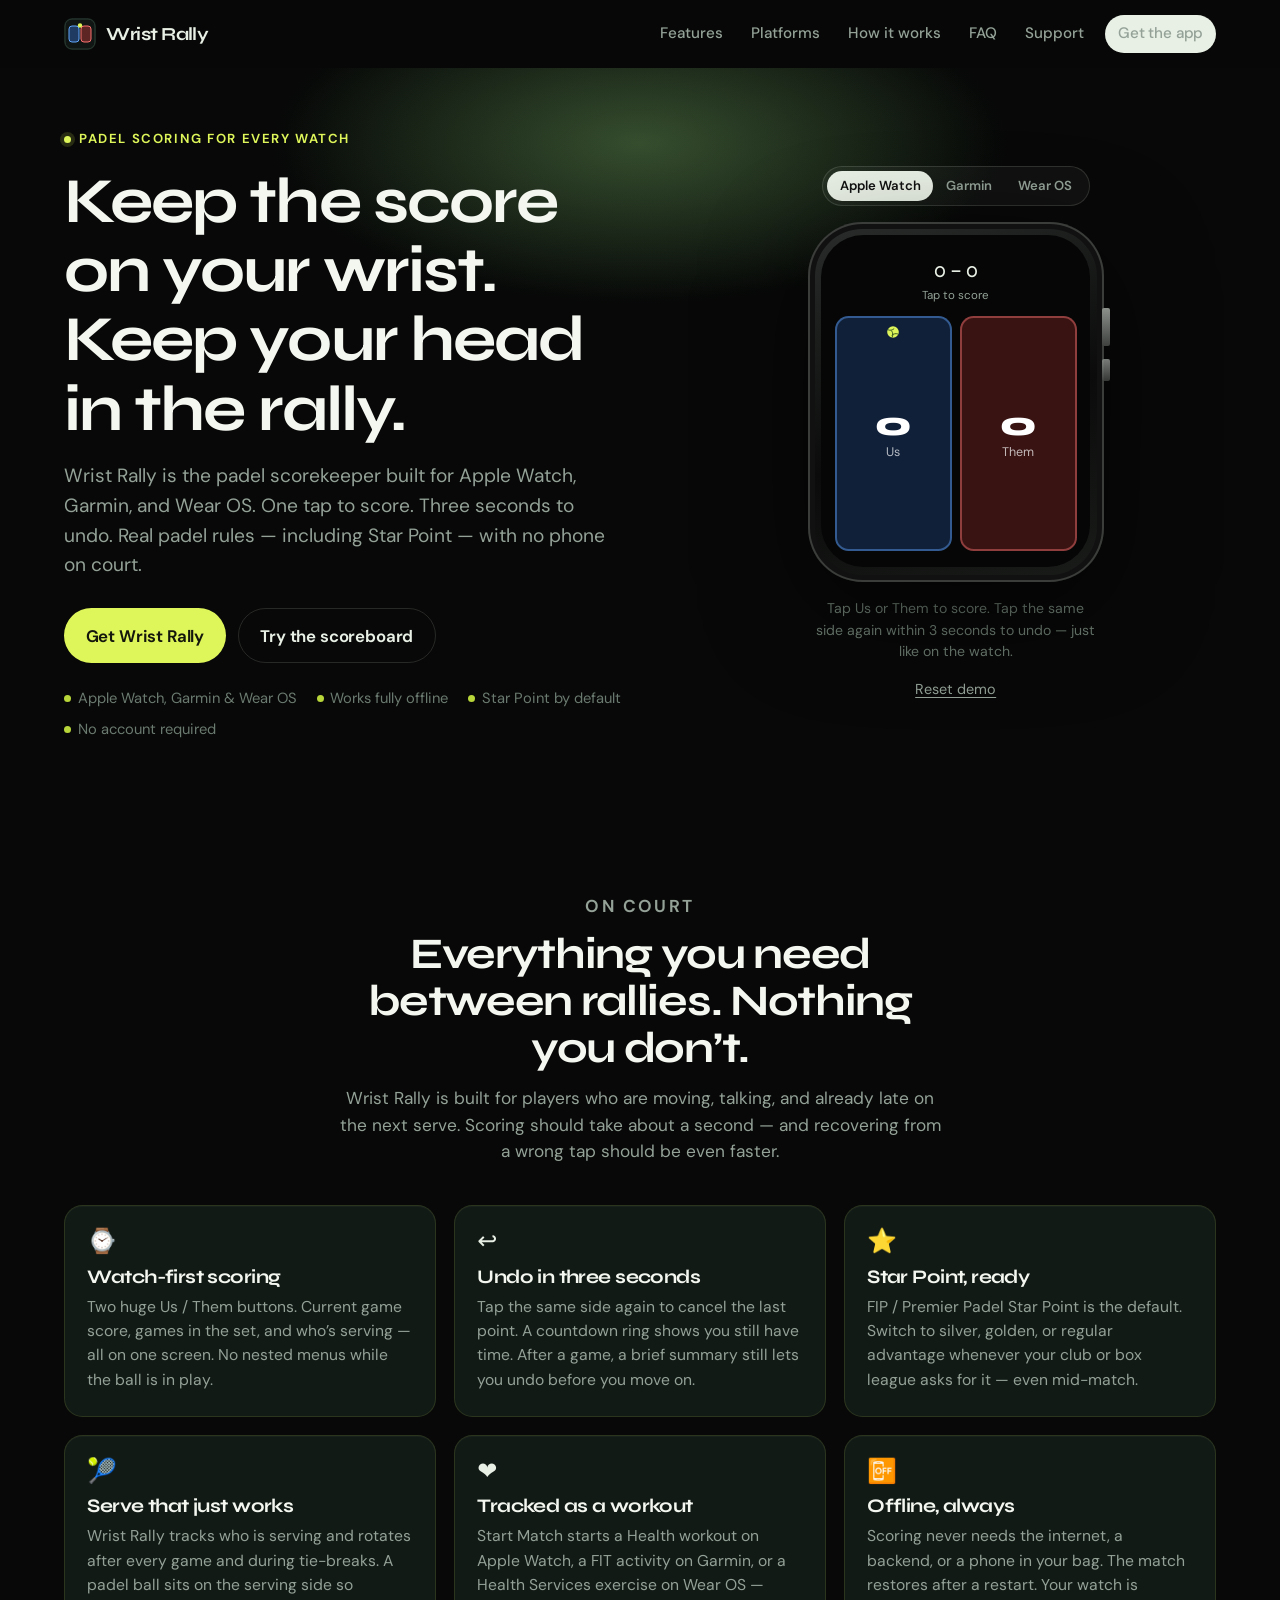
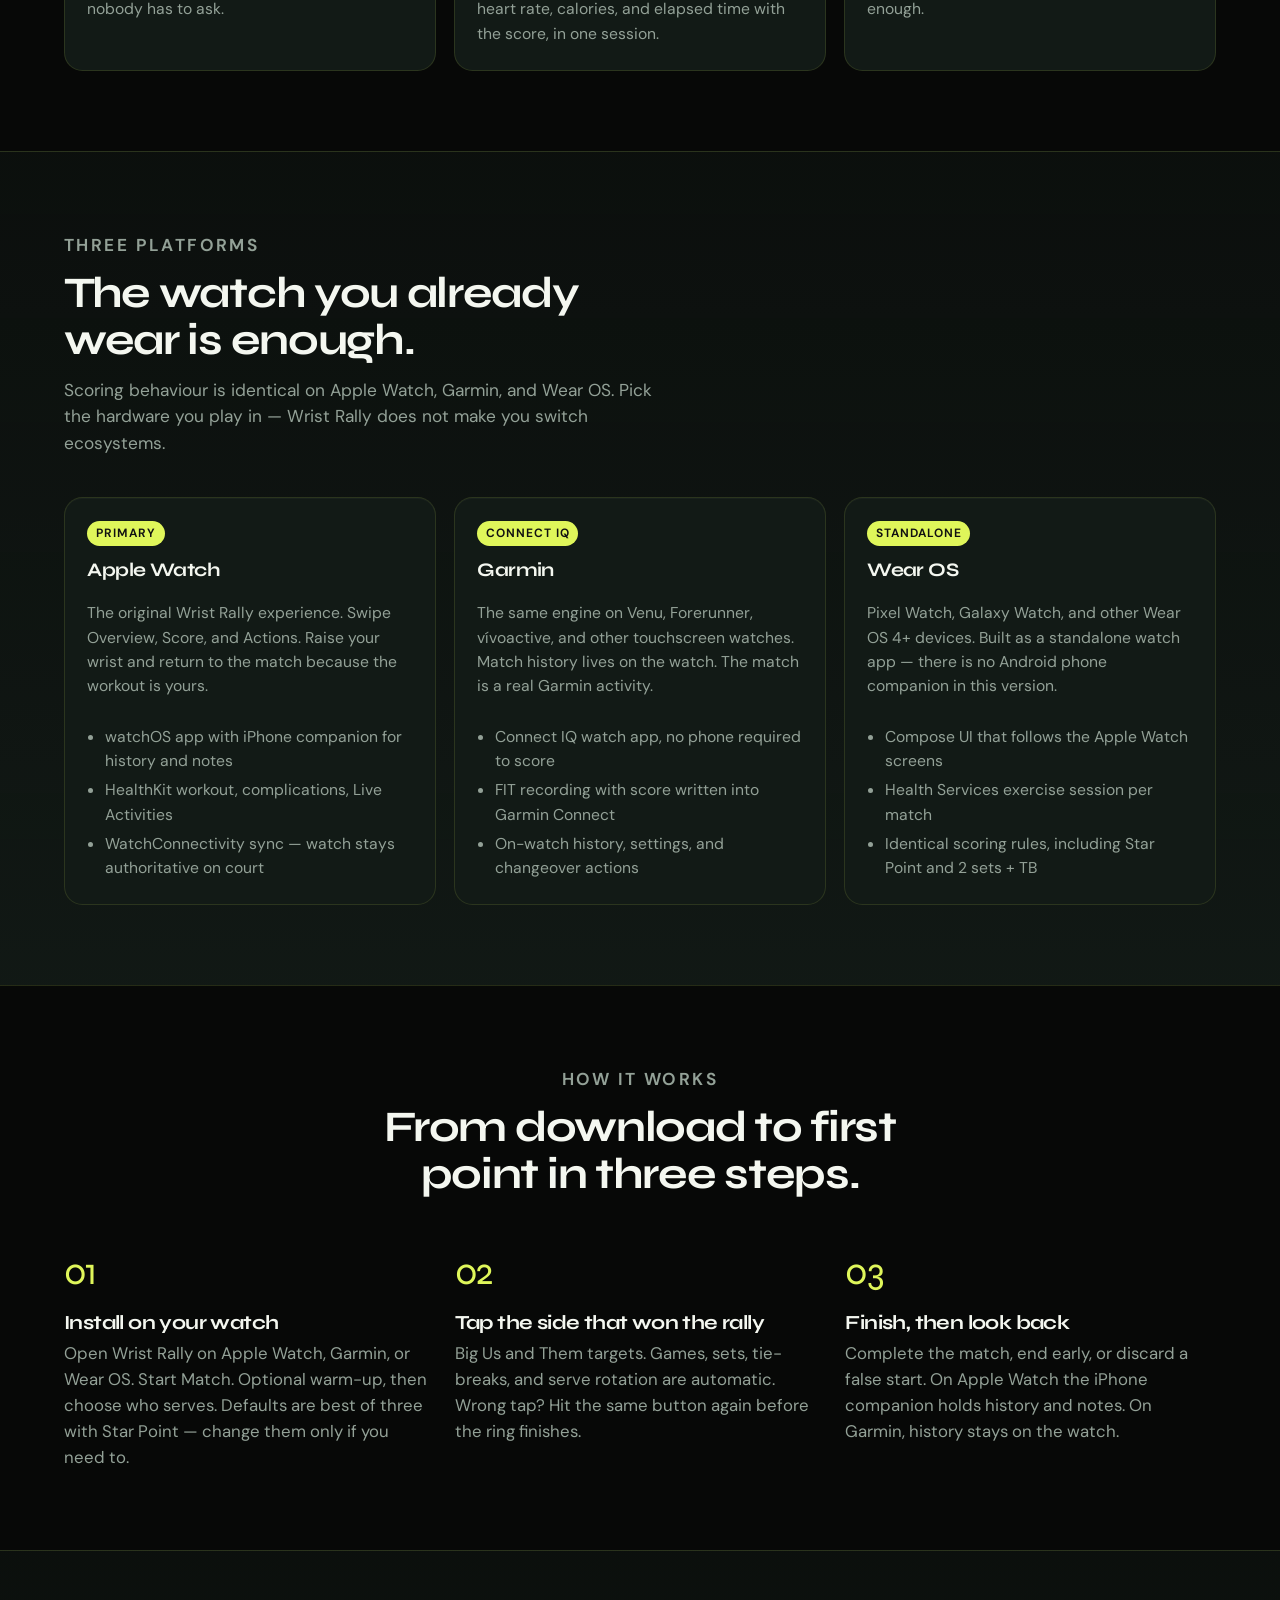
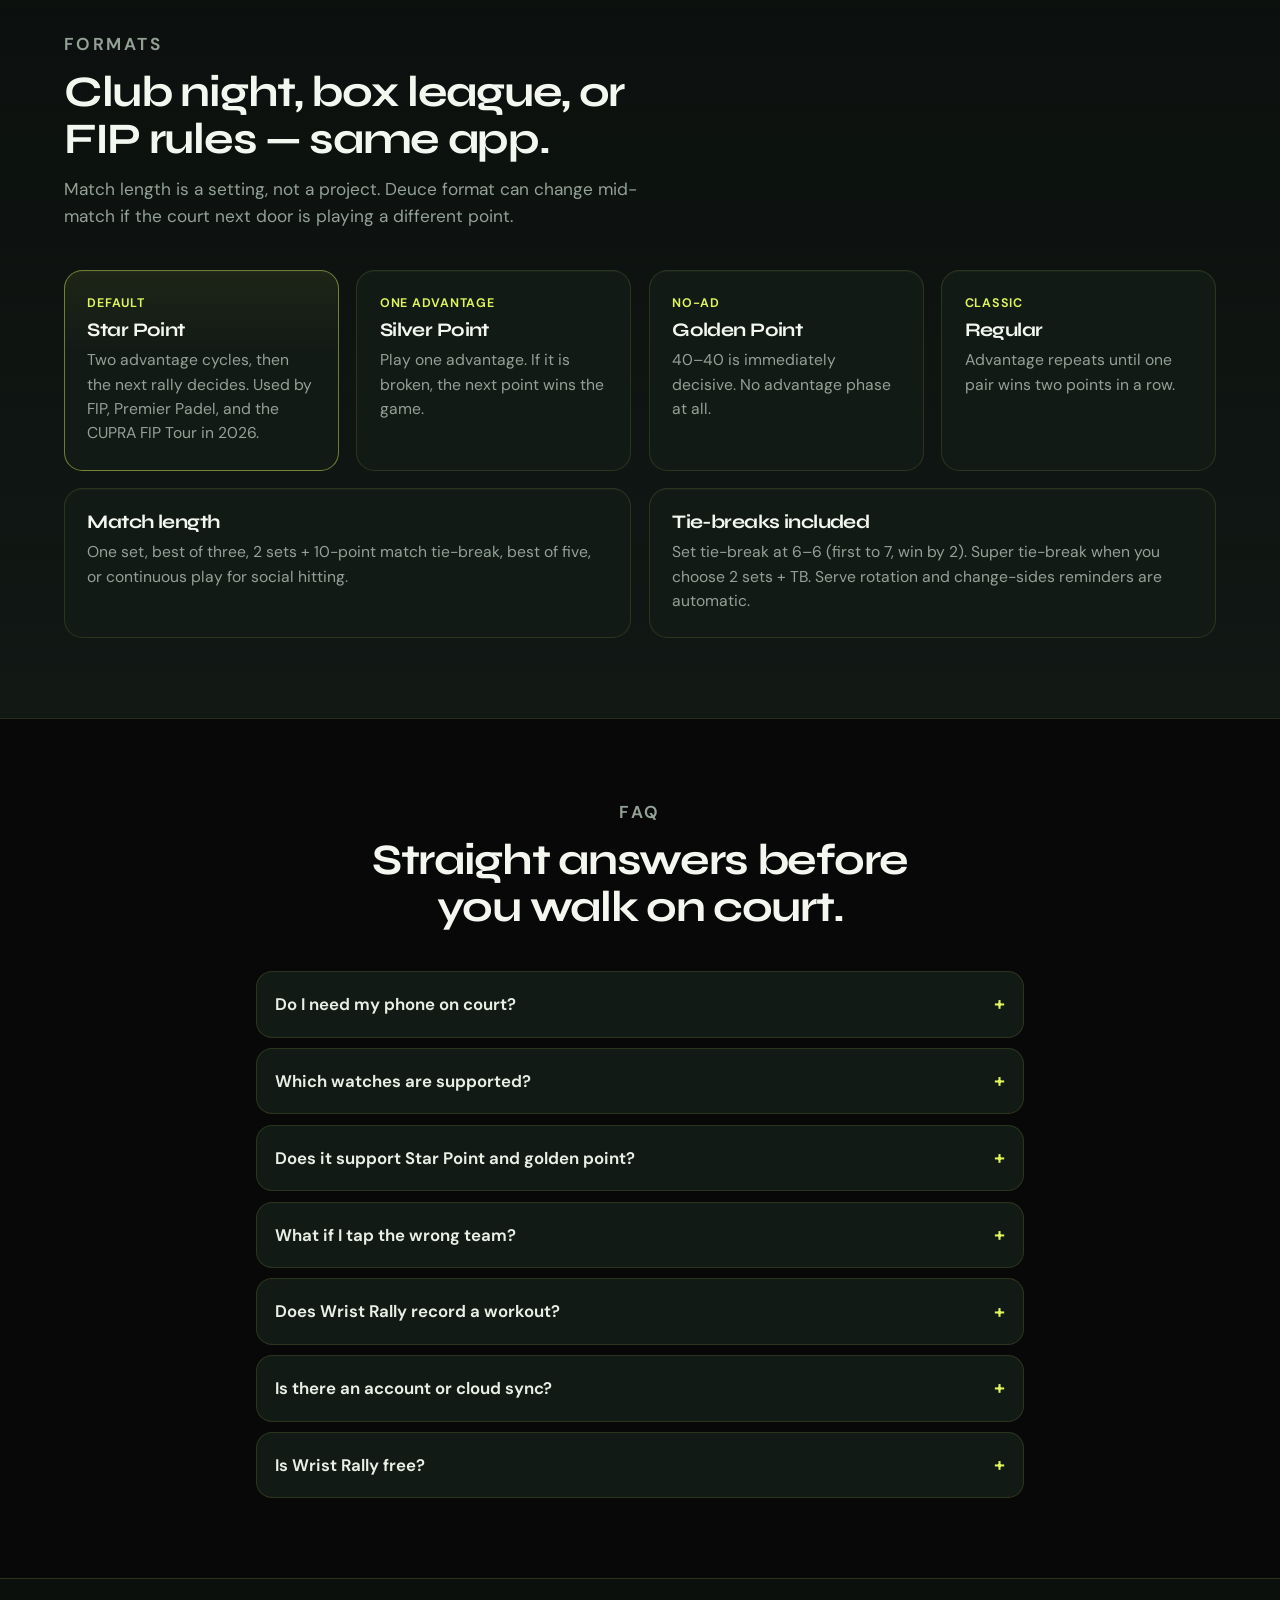
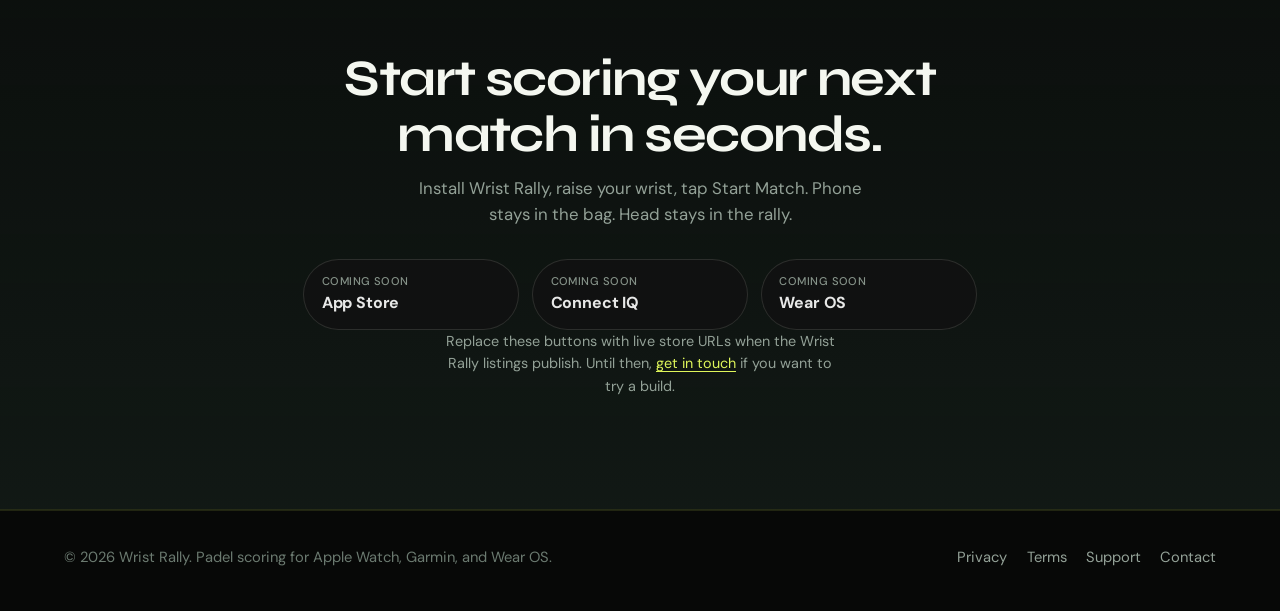
==== website/index.html @ 02033b4f "Add static Wrist Rally marketing site for wristrally.com Dark, watch-first landing page covering App" ====
<!DOCTYPE html>
<html lang="en">
  <head>
    <meta charset="utf-8" />
    <meta name="viewport" content="width=device-width, initial-scale=1" />
    <title>Wrist Rally — Padel scoring for Apple Watch, Garmin &amp; Wear OS</title>
    <meta
      name="description"
      content="Wrist Rally keeps padel score on your wrist. One tap between rallies, instant undo, Star Point and every club format. Apple Watch, Garmin, and Wear OS — no phone required on court."
    />
    <meta property="og:title" content="Wrist Rally — Padel scoring on your wrist" />
    <meta
      property="og:description"
      content="The padel scorekeeper for Apple Watch, Garmin, and Wear OS. Tap to score, undo a mistake, and keep your head in the rally."
    />
    <meta property="og:type" content="website" />
    <meta property="og:url" content="https://wristrally.com/" />
    <meta name="twitter:card" content="summary_large_image" />
    <link rel="icon" href="assets/favicon.svg" type="image/svg+xml" />
    <link rel="apple-touch-icon" href="assets/mark.svg" />
    <link rel="canonical" href="https://wristrally.com/" />
    <link rel="preconnect" href="https://fonts.googleapis.com" />
    <link rel="preconnect" href="https://fonts.gstatic.com" crossorigin />
    <link
      href="https://fonts.googleapis.com/css2?family=DM+Sans:ital,opsz,wght@0,9..40,400;0,9..40,500;0,9..40,600;0,9..40,700;1,9..40,400&family=Syne:wght@600;700;800&display=swap"
      rel="stylesheet"
    />
    <link rel="stylesheet" href="css/styles.css" />
    <script type="application/ld+json">
      {
        "@context": "https://schema.org",
        "@type": "SoftwareApplication",
        "name": "Wrist Rally",
        "applicationCategory": "SportsApplication",
        "operatingSystem": "watchOS, Garmin Connect IQ, Wear OS",
        "url": "https://wristrally.com/",
        "description": "Padel scorekeeper for Apple Watch, Garmin, and Wear OS.",
        "offers": { "@type": "Offer", "price": "0", "priceCurrency": "USD" }
      }
    </script>
  </head>
  <body>
    <a class="skip-link" href="#main">Skip to content</a>
    <header class="site-header">
      <div class="wrap header-inner">
        <a class="brand" href="index.html">
          <img src="assets/mark.svg" width="32" height="32" alt="" />
          Wrist Rally
        </a>
        <button class="nav-toggle" type="button" aria-expanded="false" aria-controls="site-nav" aria-label="Menu">
          <span></span>
        </button>
        <nav id="site-nav" class="site-nav">
          <a href="#features">Features</a>
          <a href="#platforms">Platforms</a>
          <a href="#how">How it works</a>
          <a href="#faq">FAQ</a>
          <a href="support.html">Support</a>
          <a class="btn btn-small" href="#download">Get the app</a>
        </nav>
      </div>
    </header>

    <main id="main">
      <section class="hero">
        <div class="wrap hero-grid">
          <div>
            <p class="eyebrow"><span class="dot"></span> Padel scoring for every watch</p>
            <h1>Keep the score on your wrist. Keep your head in the rally.</h1>
            <p class="lede">
              Wrist Rally is the padel scorekeeper built for Apple Watch, Garmin, and Wear OS.
              One tap to score. Three seconds to undo. Real padel rules — including Star Point —
              with no phone on court.
            </p>
            <div class="btn-row">
              <a class="btn btn-primary" href="#download">Get Wrist Rally</a>
              <a class="btn btn-ghost" href="#demo">Try the scoreboard</a>
            </div>
            <div class="trust-row">
              <span>Apple Watch, Garmin &amp; Wear OS</span>
              <span>Works fully offline</span>
              <span>Star Point by default</span>
              <span>No account required</span>
            </div>
          </div>

          <div class="watch-stage" id="demo">
            <div class="watch-switch" role="tablist" aria-label="Watch platform">
              <button type="button" role="tab" aria-selected="true" data-watch="apple">Apple Watch</button>
              <button type="button" role="tab" aria-selected="false" data-watch="garmin">Garmin</button>
              <button type="button" role="tab" aria-selected="false" data-watch="wear">Wear OS</button>
            </div>
            <div class="watch" data-bezel="apple" aria-label="Interactive Wrist Rally scoreboard">
              <div class="watch-body"></div>
              <div class="watch-crown" aria-hidden="true"></div>
              <div class="watch-side" aria-hidden="true"></div>
              <div class="watch-face">
                <div class="score-header">
                  <div class="score-games" id="demo-games">0 – 0</div>
                  <span class="score-status" id="demo-status">Tap to score</span>
                </div>
                <div class="score-row">
                  <button class="score-side score-us is-serving" type="button" data-side="us">
                    <img class="serve-ball" src="assets/ball.svg" alt="" />
                    <span class="undo-ring" hidden></span>
                    <span class="score-num" id="score-us">0</span>
                    <span class="score-role">Us</span>
                  </button>
                  <button class="score-side score-them" type="button" data-side="them">
                    <img class="serve-ball" src="assets/ball.svg" alt="" />
                    <span class="undo-ring" hidden></span>
                    <span class="score-num" id="score-them">0</span>
                    <span class="score-role">Them</span>
                  </button>
                </div>
              </div>
            </div>
            <p class="watch-hint">Tap Us or Them to score. Tap the same side again within 3 seconds to undo — just like on the watch.</p>
            <button class="text-btn" id="demo-reset" type="button">Reset demo</button>
          </div>
        </div>
      </section>

      <section class="section" id="features">
        <div class="wrap">
          <div class="section-head center">
            <p class="kicker">On court</p>
            <h2>Everything you need between rallies. Nothing you don’t.</h2>
            <p>
              Wrist Rally is built for players who are moving, talking, and already late on the
              next serve. Scoring should take about a second — and recovering from a wrong tap
              should be even faster.
            </p>
          </div>
          <div class="grid-3">
            <article class="card">
              <div class="feature-icon" aria-hidden="true">⌚</div>
              <h3>Watch-first scoring</h3>
              <p>
                Two huge Us / Them buttons. Current game score, games in the set, and who’s
                serving — all on one screen. No nested menus while the ball is in play.
              </p>
            </article>
            <article class="card">
              <div class="feature-icon" aria-hidden="true">↩️</div>
              <h3>Undo in three seconds</h3>
              <p>
                Tap the same side again to cancel the last point. A countdown ring shows you
                still have time. After a game, a brief summary still lets you undo before you
                move on.
              </p>
            </article>
            <article class="card">
              <div class="feature-icon" aria-hidden="true">⭐</div>
              <h3>Star Point, ready</h3>
              <p>
                FIP / Premier Padel Star Point is the default. Switch to silver, golden, or
                regular advantage whenever your club or box league asks for it — even mid-match.
              </p>
            </article>
            <article class="card">
              <div class="feature-icon" aria-hidden="true">🎾</div>
              <h3>Serve that just works</h3>
              <p>
                Wrist Rally tracks who is serving and rotates after every game and during
                tie-breaks. A padel ball sits on the serving side so nobody has to ask.
              </p>
            </article>
            <article class="card">
              <div class="feature-icon" aria-hidden="true">❤️</div>
              <h3>Tracked as a workout</h3>
              <p>
                Start Match starts a Health workout on Apple Watch, a FIT activity on Garmin,
                or a Health Services exercise on Wear OS — heart rate, calories, and elapsed
                time with the score, in one session.
              </p>
            </article>
            <article class="card">
              <div class="feature-icon" aria-hidden="true">📴</div>
              <h3>Offline, always</h3>
              <p>
                Scoring never needs the internet, a backend, or a phone in your bag. The match
                restores after a restart. Your watch is enough.
              </p>
            </article>
          </div>
        </div>
      </section>

      <section class="section band" id="platforms">
        <div class="wrap">
          <div class="section-head">
            <p class="kicker">Three platforms</p>
            <h2>The watch you already wear is enough.</h2>
            <p>
              Scoring behaviour is identical on Apple Watch, Garmin, and Wear OS. Pick the
              hardware you play in — Wrist Rally does not make you switch ecosystems.
            </p>
          </div>
          <div class="grid-3">
            <article class="card platform">
              <span class="badge">Primary</span>
              <h3>Apple Watch</h3>
              <p>
                The original Wrist Rally experience. Swipe Overview, Score, and Actions. Raise
                your wrist and return to the match because the workout is yours.
              </p>
              <ul>
                <li>watchOS app with iPhone companion for history and notes</li>
                <li>HealthKit workout, complications, Live Activities</li>
                <li>WatchConnectivity sync — watch stays authoritative on court</li>
              </ul>
            </article>
            <article class="card platform">
              <span class="badge">Connect IQ</span>
              <h3>Garmin</h3>
              <p>
                The same engine on Venu, Forerunner, vívoactive, and other touchscreen watches.
                Match history lives on the watch. The match is a real Garmin activity.
              </p>
              <ul>
                <li>Connect IQ watch app, no phone required to score</li>
                <li>FIT recording with score written into Garmin Connect</li>
                <li>On-watch history, settings, and changeover actions</li>
              </ul>
            </article>
            <article class="card platform">
              <span class="badge">Standalone</span>
              <h3>Wear OS</h3>
              <p>
                Pixel Watch, Galaxy Watch, and other Wear OS 4+ devices. Built as a standalone
                watch app — there is no Android phone companion in this version.
              </p>
              <ul>
                <li>Compose UI that follows the Apple Watch screens</li>
                <li>Health Services exercise session per match</li>
                <li>Identical scoring rules, including Star Point and 2 sets + TB</li>
              </ul>
            </article>
          </div>
        </div>
      </section>

      <section class="section" id="how">
        <div class="wrap">
          <div class="section-head center">
            <p class="kicker">How it works</p>
            <h2>From download to first point in three steps.</h2>
          </div>
          <div class="steps">
            <article class="step">
              <h3>Install on your watch</h3>
              <p>
                Open Wrist Rally on Apple Watch, Garmin, or Wear OS. Start Match. Optional
                warm-up, then choose who serves. Defaults are best of three with Star Point —
                change them only if you need to.
              </p>
            </article>
            <article class="step">
              <h3>Tap the side that won the rally</h3>
              <p>
                Big Us and Them targets. Games, sets, tie-breaks, and serve rotation are
                automatic. Wrong tap? Hit the same button again before the ring finishes.
              </p>
            </article>
            <article class="step">
              <h3>Finish, then look back</h3>
              <p>
                Complete the match, end early, or discard a false start. On Apple Watch the
                iPhone companion holds history and notes. On Garmin, history stays on the watch.
              </p>
            </article>
          </div>
        </div>
      </section>

      <section class="section band" id="formats">
        <div class="wrap">
          <div class="section-head">
            <p class="kicker">Formats</p>
            <h2>Club night, box league, or FIP rules — same app.</h2>
            <p>
              Match length is a setting, not a project. Deuce format can change mid-match if
              the court next door is playing a different point.
            </p>
          </div>
          <div class="grid-4">
            <article class="card format is-default">
              <p class="meta">Default</p>
              <h3>Star Point</h3>
              <p>Two advantage cycles, then the next rally decides. Used by FIP, Premier Padel, and the CUPRA FIP Tour in 2026.</p>
            </article>
            <article class="card format">
              <p class="meta">One advantage</p>
              <h3>Silver Point</h3>
              <p>Play one advantage. If it is broken, the next point wins the game.</p>
            </article>
            <article class="card format">
              <p class="meta">No-ad</p>
              <h3>Golden Point</h3>
              <p>40–40 is immediately decisive. No advantage phase at all.</p>
            </article>
            <article class="card format">
              <p class="meta">Classic</p>
              <h3>Regular</h3>
              <p>Advantage repeats until one pair wins two points in a row.</p>
            </article>
          </div>
          <div class="grid-2" style="margin-top: 1.1rem">
            <article class="card">
              <h3>Match length</h3>
              <p>One set, best of three, 2 sets + 10-point match tie-break, best of five, or continuous play for social hitting.</p>
            </article>
            <article class="card">
              <h3>Tie-breaks included</h3>
              <p>Set tie-break at 6–6 (first to 7, win by 2). Super tie-break when you choose 2 sets + TB. Serve rotation and change-sides reminders are automatic.</p>
            </article>
          </div>
        </div>
      </section>

      <section class="section" id="faq">
        <div class="wrap">
          <div class="section-head center">
            <p class="kicker">FAQ</p>
            <h2>Straight answers before you walk on court.</h2>
          </div>
          <div class="faq">
            <details>
              <summary>Do I need my phone on court?</summary>
              <p>
                No. Scoring runs entirely on the watch. Apple Watch can sync history to iPhone
                afterwards. Garmin and Wear OS score standalone. Wear OS has no Android phone
                companion in this version.
              </p>
            </details>
            <details>
              <summary>Which watches are supported?</summary>
              <p>
                Apple Watch on current watchOS, Garmin touchscreen watches via Connect IQ
                (Venu, Forerunner, vívoactive, selected fēnix / epix), and Wear OS 4+ watches
                such as Pixel Watch and Galaxy Watch.
              </p>
            </details>
            <details>
              <summary>Does it support Star Point and golden point?</summary>
              <p>
                Yes. Star Point is the default. Silver point, golden point, and regular
                advantage are in Settings. You can change deuce format during a match; completed
                games keep their result.
              </p>
            </details>
            <details>
              <summary>What if I tap the wrong team?</summary>
              <p>
                Tap the same button again within about three seconds. The Actions screen can
                undo later in the match. Game and set summaries also offer undo before you
                continue.
              </p>
            </details>
            <details>
              <summary>Does Wrist Rally record a workout?</summary>
              <p>
                Yes. Starting a match tries to start a HealthKit workout, a Garmin FIT
                activity, or a Wear OS Health Services exercise. If another app already owns
                the session, you can continue without a workout or cancel and stop the other
                session first.
              </p>
            </details>
            <details>
              <summary>Is there an account or cloud sync?</summary>
              <p>
                Not in this version. Matches live on the device. No login, no backend, no
                live spectator sharing. That keeps scoring fast and private. Cloud sync is a
                later milestone.
              </p>
            </details>
            <details>
              <summary>Is Wrist Rally free?</summary>
              <p>
                Store listings will go live with the Wrist Rally name. Pricing will be shown
                on the App Store, Connect IQ, and Play Store when each build is published.
              </p>
            </details>
          </div>
        </div>
      </section>

      <section class="section band download" id="download">
        <div class="wrap">
          <h2>Start scoring your next match in seconds.</h2>
          <p>
            Install Wrist Rally, raise your wrist, tap Start Match. Phone stays in the bag.
            Head stays in the rally.
          </p>
          <div class="store-row">
            <a class="btn store-btn is-soon" href="#download" aria-disabled="true">
              <span>
                <small>Coming soon</small>
                <strong>App Store</strong>
              </span>
            </a>
            <a class="btn store-btn is-soon" href="#download" aria-disabled="true">
              <span>
                <small>Coming soon</small>
                <strong>Connect IQ</strong>
              </span>
            </a>
            <a class="btn store-btn is-soon" href="#download" aria-disabled="true">
              <span>
                <small>Coming soon</small>
                <strong>Wear OS</strong>
              </span>
            </a>
          </div>
          <p class="note">
            Replace these buttons with live store URLs when the Wrist Rally listings publish.
            Until then, <a href="contact.html">get in touch</a> if you want to try a build.
          </p>
        </div>
      </section>
    </main>

    <footer class="site-footer">
      <div class="wrap footer-inner">
        <p>© <span data-year>2026</span> Wrist Rally. Padel scoring for Apple Watch, Garmin, and Wear OS.</p>
        <div class="footer-links">
          <a href="privacy.html">Privacy</a>
          <a href="terms.html">Terms</a>
          <a href="support.html">Support</a>
          <a href="contact.html">Contact</a>
        </div>
      </div>
    </footer>
    <script src="js/site.js"></script>
  </body>
</html>
---- website/css/styles.css ----
:root {
  --bg: #070807;
  --bg-elev: #0e1310;
  --bg-card: #121a16;
  --line: rgba(223, 246, 90, 0.12);
  --line-strong: rgba(232, 239, 228, 0.14);
  --ink: #e8efe4;
  --muted: #93a197;
  --faint: #6b7a70;
  --ball: #dff65a;
  --ball-dim: #b8d63a;
  --court: #1b3d32;
  --us: #3b82f6;
  --us-soft: rgba(59, 130, 246, 0.22);
  --them: #ef4444;
  --them-soft: rgba(239, 68, 68, 0.22);
  --warn: #fbbf24;
  --radius: 1.15rem;
  --radius-sm: 0.8rem;
  --wrap: 72rem;
  --header: 4.25rem;
  --font: "DM Sans", system-ui, sans-serif;
  --display: "Syne", "DM Sans", system-ui, sans-serif;
  --shadow: 0 30px 80px rgba(0, 0, 0, 0.45);
  --ease: cubic-bezier(0.22, 1, 0.36, 1);
}

*,
*::before,
*::after {
  box-sizing: border-box;
  margin: 0;
}

html {
  scroll-behavior: smooth;
  color-scheme: dark;
}

html,
body {
  min-height: 100%;
  background: var(--bg);
  color: var(--ink);
}

body {
  font-family: var(--font);
  font-size: 1.05rem;
  line-height: 1.55;
  -webkit-font-smoothing: antialiased;
  text-rendering: optimizeLegibility;
}

img,
svg {
  max-width: 100%;
  display: block;
}

a {
  color: var(--ball);
  text-decoration-thickness: 1px;
  text-underline-offset: 0.18em;
}

a:hover {
  color: #eefe9a;
}

button,
.btn {
  font-family: inherit;
}

h1,
h2,
h3,
h4 {
  font-family: var(--display);
  font-weight: 700;
  letter-spacing: -0.03em;
  line-height: 1.08;
  color: #f4f7f0;
}

.wrap {
  width: min(100% - 2rem, var(--wrap));
  margin-inline: auto;
}

.skip-link {
  position: absolute;
  left: 1rem;
  top: -4rem;
  z-index: 100;
  background: var(--ball);
  color: #111;
  padding: 0.6rem 1rem;
  border-radius: 999px;
  font-weight: 600;
}

.skip-link:focus {
  top: 1rem;
}

.sr-only {
  position: absolute;
  width: 1px;
  height: 1px;
  padding: 0;
  margin: -1px;
  overflow: hidden;
  clip: rect(0, 0, 0, 0);
  white-space: nowrap;
  border: 0;
}

/* Header */

.site-header {
  position: sticky;
  top: 0;
  z-index: 50;
  height: var(--header);
  backdrop-filter: blur(18px);
  background: rgba(7, 8, 7, 0.78);
  border-bottom: 1px solid transparent;
  transition: border-color 0.2s var(--ease), background 0.2s var(--ease);
}

.site-header.is-scrolled {
  border-bottom-color: var(--line-strong);
  background: rgba(7, 8, 7, 0.92);
}

.header-inner {
  display: flex;
  align-items: center;
  justify-content: space-between;
  height: var(--header);
  gap: 1rem;
}

.brand {
  display: flex;
  align-items: center;
  gap: 0.65rem;
  color: var(--ink);
  text-decoration: none;
  font-family: var(--display);
  font-weight: 700;
  letter-spacing: -0.03em;
  font-size: 1.15rem;
}

.brand:hover {
  color: #fff;
}

.brand img {
  width: 2rem;
  height: 2rem;
}

.nav-toggle {
  display: none;
  width: 2.6rem;
  height: 2.6rem;
  border: 1px solid var(--line-strong);
  border-radius: 999px;
  background: var(--bg-elev);
  color: var(--ink);
  cursor: pointer;
}

.nav-toggle span,
.nav-toggle span::before,
.nav-toggle span::after {
  display: block;
  width: 1rem;
  height: 1.5px;
  background: currentColor;
  margin: auto;
  position: relative;
}

.nav-toggle span::before,
.nav-toggle span::after {
  content: "";
  position: absolute;
  left: 0;
}

.nav-toggle span::before {
  top: -5px;
}

.nav-toggle span::after {
  top: 5px;
}

.site-nav {
  display: flex;
  align-items: center;
  gap: 0.15rem;
}

.site-nav a {
  color: var(--muted);
  text-decoration: none;
  padding: 0.45rem 0.8rem;
  border-radius: 999px;
  font-size: 0.95rem;
  font-weight: 500;
}

.site-nav a:hover,
.site-nav a[aria-current="page"] {
  color: var(--ink);
  background: rgba(255, 255, 255, 0.04);
}

.site-nav .btn {
  margin-left: 0.4rem;
}

/* Buttons */

.btn {
  display: inline-flex;
  align-items: center;
  justify-content: center;
  gap: 0.45rem;
  border: 0;
  border-radius: 999px;
  padding: 0.85rem 1.35rem;
  font-weight: 650;
  letter-spacing: -0.01em;
  text-decoration: none;
  cursor: pointer;
  transition: transform 0.18s var(--ease), background 0.18s var(--ease), color 0.18s var(--ease);
}

.btn:hover {
  transform: translateY(-1px);
}

.btn-primary {
  background: var(--ball);
  color: #14180c;
}

.btn-primary:hover {
  background: #eefe9a;
  color: #14180c;
}

.btn-ghost {
  background: transparent;
  color: var(--ink);
  border: 1px solid var(--line-strong);
}

.btn-ghost:hover {
  color: #fff;
  background: rgba(255, 255, 255, 0.04);
}

.btn-small {
  padding: 0.5rem 0.95rem;
  font-size: 0.92rem;
  background: var(--ink);
  color: #111;
}

.btn-small:hover {
  background: #fff;
  color: #111;
}

.btn-row {
  display: flex;
  flex-wrap: wrap;
  gap: 0.75rem;
}

.text-btn {
  background: none;
  border: 0;
  color: var(--muted);
  cursor: pointer;
  font-size: 0.9rem;
  text-decoration: underline;
  text-underline-offset: 0.2em;
}

.text-btn:hover {
  color: var(--ink);
}

/* Hero */

.hero {
  position: relative;
  overflow: hidden;
  padding: 3.5rem 0 4.5rem;
}

.hero::before {
  content: "";
  position: absolute;
  inset: -20% 10% auto;
  height: 28rem;
  background:
    radial-gradient(closest-side, rgba(223, 246, 90, 0.16), transparent 70%),
    radial-gradient(closest-side, rgba(27, 61, 50, 0.7), transparent 72%);
  pointer-events: none;
}

.hero-grid {
  position: relative;
  display: grid;
  grid-template-columns: 1.05fr 0.95fr;
  gap: 3.5rem;
  align-items: center;
}

.eyebrow {
  display: inline-flex;
  align-items: center;
  gap: 0.5rem;
  color: var(--ball);
  font-size: 0.82rem;
  font-weight: 650;
  letter-spacing: 0.12em;
  text-transform: uppercase;
  margin-bottom: 1.1rem;
}

.eyebrow .dot {
  width: 0.45rem;
  height: 0.45rem;
  border-radius: 50%;
  background: var(--ball);
  box-shadow: 0 0 0 4px rgba(223, 246, 90, 0.15);
}

.hero h1 {
  font-size: clamp(2.4rem, 5vw, 4.35rem);
  max-width: 14ch;
  margin-bottom: 1.1rem;
}

.lede {
  font-size: 1.2rem;
  color: var(--muted);
  max-width: 42ch;
  margin-bottom: 1.75rem;
}

.trust-row {
  display: flex;
  flex-wrap: wrap;
  gap: 0.5rem 1.25rem;
  margin-top: 1.5rem;
  color: var(--faint);
  font-size: 0.92rem;
}

.trust-row span {
  display: inline-flex;
  align-items: center;
  gap: 0.4rem;
}

.trust-row span::before {
  content: "";
  width: 0.45rem;
  height: 0.45rem;
  border-radius: 50%;
  background: var(--ball-dim);
}

/* Watch mockup */

.watch-stage {
  display: flex;
  flex-direction: column;
  align-items: center;
  gap: 1rem;
}

.watch-switch {
  display: flex;
  padding: 0.25rem;
  border-radius: 999px;
  background: rgba(255, 255, 255, 0.04);
  border: 1px solid var(--line-strong);
}

.watch-switch button {
  border: 0;
  background: transparent;
  color: var(--muted);
  padding: 0.4rem 0.8rem;
  border-radius: 999px;
  cursor: pointer;
  font-size: 0.82rem;
  font-weight: 600;
}

.watch-switch button[aria-selected="true"] {
  background: var(--ink);
  color: #111;
}

.watch {
  position: relative;
  width: 18.5rem;
  height: 22.5rem;
  filter: drop-shadow(0 28px 50px rgba(0, 0, 0, 0.55));
}

.watch-body {
  position: absolute;
  inset: 0;
  background: linear-gradient(160deg, #2a2d2b, #0a0b0a 55%, #1a1c1a);
  border-radius: 3.4rem;
  box-shadow:
    inset 0 0 0 2px #3a3d3a,
    inset 0 0 0 7px #111;
}

.watch[data-bezel="garmin"] .watch-body,
.watch[data-bezel="wear"] .watch-body {
  inset: 0.35rem 1.55rem;
  border-radius: 50%;
}

.watch[data-bezel="garmin"] .watch-body {
  background: radial-gradient(circle at 35% 20%, #4a524c, #151716 58%);
  box-shadow:
    inset 0 0 0 3px #8b9288,
    inset 0 0 0 10px #1b1d1b;
}

.watch[data-bezel="wear"] .watch-body {
  background: radial-gradient(circle at 40% 18%, #3a3228, #0e0d0c 60%);
  box-shadow:
    inset 0 0 0 2px #c4a574,
    inset 0 0 0 8px #171412;
}

.watch-crown,
.watch-side {
  position: absolute;
  right: -0.42rem;
  width: 0.5rem;
  background: linear-gradient(#8d918c, #3e413e);
  border-radius: 2px;
}

.watch-crown {
  top: 5.4rem;
  height: 2.4rem;
}

.watch-side {
  top: 8.6rem;
  height: 1.35rem;
  opacity: 0.85;
}

.watch[data-bezel="garmin"] .watch-crown,
.watch[data-bezel="garmin"] .watch-side,
.watch[data-bezel="wear"] .watch-crown,
.watch[data-bezel="wear"] .watch-side {
  display: none;
}

.watch-face {
  position: absolute;
  inset: 0.85rem 0.85rem 0.95rem;
  border-radius: 2.65rem;
  background: #050605;
  display: flex;
  flex-direction: column;
  padding: 1.15rem 0.85rem 0.95rem;
  gap: 0.7rem;
}

.watch[data-bezel="garmin"] .watch-face,
.watch[data-bezel="wear"] .watch-face {
  inset: 1.55rem 2.55rem;
  border-radius: 50%;
  padding: 1.7rem 1.05rem 1.15rem;
}

.watch[data-bezel="garmin"] .score-side,
.watch[data-bezel="wear"] .score-side {
  min-height: 0;
}

.score-header {
  text-align: center;
  min-height: 2.4rem;
}

.score-games {
  font-family: var(--display);
  font-size: 1.35rem;
  font-variant-numeric: tabular-nums;
  letter-spacing: -0.03em;
}

.score-status {
  display: block;
  font-size: 0.72rem;
  color: var(--muted);
  min-height: 1em;
}

.score-status.is-hot {
  color: var(--warn);
  font-weight: 700;
}

.score-row {
  display: grid;
  grid-template-columns: 1fr 1fr;
  gap: 0.5rem;
  flex: 1;
}

.score-side {
  position: relative;
  border: 2px solid transparent;
  border-radius: 0.85rem;
  display: flex;
  flex-direction: column;
  align-items: center;
  justify-content: center;
  gap: 0.15rem;
  cursor: pointer;
  color: #fff;
  overflow: hidden;
  min-height: 7.5rem;
}

.score-us {
  background: var(--us-soft);
  border-color: rgba(96, 165, 250, 0.45);
}

.score-them {
  background: var(--them-soft);
  border-color: rgba(248, 113, 113, 0.45);
}

.score-side:focus-visible {
  outline: 2px solid var(--ball);
  outline-offset: 2px;
}

.score-num {
  font-family: var(--display);
  font-size: 2.15rem;
  font-weight: 800;
  font-variant-numeric: tabular-nums;
  line-height: 1;
}

.score-role {
  font-size: 0.78rem;
  color: rgba(255, 255, 255, 0.7);
}

.serve-ball {
  position: absolute;
  top: 0.45rem;
  width: 0.85rem;
  height: 0.85rem;
  opacity: 0;
}

.score-side.is-serving .serve-ball {
  opacity: 1;
}

.undo-ring {
  position: absolute;
  inset: -2px;
  border-radius: inherit;
  pointer-events: none;
  background: conic-gradient(from -90deg, currentColor calc(var(--p, 0) * 1%), transparent 0);
  -webkit-mask: linear-gradient(#000 0 0) content-box, linear-gradient(#000 0 0);
  mask: linear-gradient(#000 0 0) content-box, linear-gradient(#000 0 0);
  -webkit-mask-composite: xor;
  mask-composite: exclude;
  padding: 3px;
}

.score-us .undo-ring {
  color: #93c5fd;
}

.score-them .undo-ring {
  color: #fca5a5;
}

.watch-hint {
  color: var(--faint);
  font-size: 0.88rem;
  text-align: center;
  max-width: 28ch;
}

.demo-flash {
  animation: pulse 0.28s var(--ease);
}

@keyframes pulse {
  from {
    transform: scale(0.97);
  }
  to {
    transform: scale(1);
  }
}

/* Sections */

.section {
  padding: 5rem 0;
}

.section-head {
  max-width: 38rem;
  margin-bottom: 2.5rem;
}

.section-head.center {
  text-align: center;
  margin-inline: auto;
}

.kicker {
  color: var(--ball-dim);
  font-size: 0.8rem;
  font-weight: 650;
  letter-spacing: 0.14em;
  text-transform: uppercase;
  margin-bottom: 0.7rem;
}

.section h2 {
  font-size: clamp(1.8rem, 3.4vw, 2.8rem);
  margin-bottom: 0.8rem;
}

.section-head p {
  color: var(--muted);
  font-size: 1.08rem;
}

.band {
  background:
    linear-gradient(180deg, rgba(18, 26, 22, 0.4), rgba(18, 26, 22, 0.9));
  border-block: 1px solid var(--line);
}

.grid-3,
.grid-2,
.grid-4 {
  display: grid;
  gap: 1.1rem;
}

.grid-3 {
  grid-template-columns: repeat(3, 1fr);
}

.grid-2 {
  grid-template-columns: repeat(2, 1fr);
}

.grid-4 {
  grid-template-columns: repeat(4, 1fr);
}

.card {
  background: var(--bg-card);
  border: 1px solid var(--line);
  border-radius: var(--radius);
  padding: 1.45rem 1.4rem 1.5rem;
  box-shadow: 0 1px 0 rgba(255, 255, 255, 0.03) inset;
  transition: transform 0.2s var(--ease), border-color 0.2s var(--ease);
}

.card:hover {
  transform: translateY(-3px);
  border-color: rgba(223, 246, 90, 0.28);
}

.icon {
  width: 2.4rem;
  height: 2.4rem;
  border-radius: 0.75rem;
  display: grid;
  place-items: center;
  background: rgba(223, 246, 90, 0.1);
  color: var(--ball);
  margin-bottom: 1rem;
  font-size: 1.15rem;
}

.card h3 {
  font-size: 1.2rem;
  margin-bottom: 0.45rem;
}

.card p,
.card li {
  color: var(--muted);
  font-size: 0.98rem;
}

.card ul {
  margin: 0.8rem 0 0;
  padding-left: 1.1rem;
}

.card li + li {
  margin-top: 0.3rem;
}

.feature-icon {
  font-size: 1.5rem;
  line-height: 1;
  margin-bottom: 0.85rem;
}

/* Platforms */

.platform {
  display: grid;
  gap: 0.85rem;
  min-height: 100%;
}

.platform .badge {
  justify-self: start;
  font-size: 0.75rem;
  font-weight: 650;
  letter-spacing: 0.08em;
  text-transform: uppercase;
  color: #111;
  background: var(--ball);
  border-radius: 999px;
  padding: 0.2rem 0.55rem;
}

.platform .badge.soon {
  background: transparent;
  color: var(--muted);
  border: 1px solid var(--line-strong);
}

.steps {
  counter-reset: step;
  display: grid;
  grid-template-columns: repeat(3, 1fr);
  gap: 1.25rem;
}

.step {
  position: relative;
  padding: 0.2rem 0.2rem 0 0;
}

.step::before {
  counter-increment: step;
  content: counter(step, decimal-leading-zero);
  font-family: var(--display);
  font-size: 2.4rem;
  color: var(--ball);
  display: block;
  margin-bottom: 0.7rem;
  letter-spacing: -0.04em;
}

.step h3 {
  font-size: 1.25rem;
  margin-bottom: 0.4rem;
}

.step p {
  color: var(--muted);
}

.format {
  text-align: left;
}

.format.is-default {
  border-color: rgba(223, 246, 90, 0.45);
  background:
    linear-gradient(180deg, rgba(223, 246, 90, 0.08), var(--bg-card) 42%);
}

.format .meta {
  font-size: 0.78rem;
  color: var(--ball);
  font-weight: 650;
  letter-spacing: 0.06em;
  text-transform: uppercase;
  margin-bottom: 0.45rem;
}

/* FAQ */

.faq {
  display: grid;
  gap: 0.65rem;
  max-width: 48rem;
  margin-inline: auto;
}

.faq details {
  background: var(--bg-card);
  border: 1px solid var(--line);
  border-radius: 1rem;
  padding: 0.2rem 1.1rem;
}

.faq summary {
  cursor: pointer;
  list-style: none;
  font-weight: 650;
  padding: 1rem 1.6rem 1rem 0;
  position: relative;
}

.faq summary::-webkit-details-marker {
  display: none;
}

.faq summary::after {
  content: "+";
  position: absolute;
  right: 0;
  top: 50%;
  transform: translateY(-50%);
  color: var(--ball);
  font-size: 1.2rem;
}

.faq details[open] summary::after {
  content: "–";
}

.faq details p {
  color: var(--muted);
  padding: 0 0 1rem;
}

/* Download */

.download {
  text-align: center;
  padding: 4.5rem 0 5rem;
}

.download h2 {
  font-size: clamp(2rem, 4vw, 3.2rem);
  max-width: 18ch;
  margin: 0 auto 0.8rem;
}

.download p {
  color: var(--muted);
  max-width: 40ch;
  margin: 0 auto 2rem;
}

.store-row {
  display: flex;
  flex-wrap: wrap;
  justify-content: center;
  gap: 0.8rem;
}

.store-btn {
  min-width: 13.5rem;
  background: #111;
  color: #fff;
  border: 1px solid var(--line-strong);
  text-align: left;
  padding: 0.85rem 1.1rem;
  gap: 0.7rem;
  justify-content: flex-start;
}

.store-btn:hover {
  color: #fff;
  background: #181b18;
}

.store-btn small {
  display: block;
  font-size: 0.7rem;
  font-weight: 500;
  color: var(--muted);
  letter-spacing: 0.04em;
  text-transform: uppercase;
}

.store-btn strong {
  display: block;
  font-size: 1rem;
}

.store-btn.is-soon {
  opacity: 0.9;
  cursor: default;
}

.store-btn.is-soon:hover {
  transform: none;
}

.note {
  margin-top: 1.25rem;
  font-size: 0.9rem;
  color: var(--faint);
}

/* Footer */

.site-footer {
  border-top: 1px solid var(--line);
  padding: 2.2rem 0 2.6rem;
  color: var(--faint);
  font-size: 0.92rem;
}

.footer-inner {
  display: flex;
  flex-wrap: wrap;
  justify-content: space-between;
  gap: 1rem 2rem;
}

.footer-links {
  display: flex;
  flex-wrap: wrap;
  gap: 0.3rem 1.2rem;
}

.footer-links a {
  color: var(--muted);
  text-decoration: none;
}

.footer-links a:hover {
  color: var(--ink);
}

/* Legal / inner pages */

.page {
  padding: 3.2rem 0 5rem;
}

.page h1 {
  font-size: clamp(2rem, 4vw, 3.2rem);
  margin-bottom: 0.8rem;
}

.page .lede {
  margin-bottom: 2rem;
}

.prose {
  max-width: 44rem;
}

.prose h2 {
  font-size: 1.35rem;
  margin: 2rem 0 0.6rem;
}

.prose p,
.prose li {
  color: var(--muted);
}

.prose p + p {
  margin-top: 0.9rem;
}

.prose ul {
  margin: 0.6rem 0 0 1.15rem;
}

.prose li + li {
  margin-top: 0.35rem;
}

.contact-list {
  display: grid;
  gap: 0.8rem;
  margin-top: 1.5rem;
}

.contact-list a {
  color: var(--ink);
  text-decoration: none;
  background: var(--bg-card);
  border: 1px solid var(--line);
  border-radius: 1rem;
  padding: 1rem 1.15rem;
}

.contact-list a:hover {
  border-color: rgba(223, 246, 90, 0.35);
}

.contact-list small {
  display: block;
  color: var(--muted);
  margin-top: 0.2rem;
}

.support-list {
  display: grid;
  gap: 0.8rem;
}

.support-list a {
  display: block;
  color: inherit;
  text-decoration: none;
  background: var(--bg-card);
  border: 1px solid var(--line);
  border-radius: 1rem;
  padding: 1.1rem 1.2rem;
}

.support-list a:hover {
  border-color: rgba(223, 246, 90, 0.35);
}

.support-list h2 {
  font-size: 1.15rem;
  margin-bottom: 0.3rem;
}

.support-list p {
  color: var(--muted);
  font-size: 0.95rem;
}

/* Mobile */

@media (max-width: 860px) {
  .nav-toggle {
    display: grid;
    place-items: center;
  }

  .site-nav {
    display: none;
    position: absolute;
    top: var(--header);
    left: 0;
    right: 0;
    flex-direction: column;
    align-items: stretch;
    padding: 0.75rem 1rem 1.1rem;
    background: rgba(7, 8, 7, 0.97);
    border-bottom: 1px solid var(--line-strong);
  }

  .site-nav.is-open {
    display: flex;
  }

  .site-nav a {
    padding: 0.75rem 0.4rem;
  }

  .site-nav .btn {
    margin: 0.4rem 0 0;
    justify-content: center;
  }

  .hero-grid,
  .grid-3,
  .grid-2,
  .grid-4,
  .steps {
    grid-template-columns: 1fr;
  }

  .hero {
    padding-top: 2rem;
  }

  .hero h1 {
    max-width: none;
  }

  .section {
    padding: 3.4rem 0;
  }
}

@media (min-width: 700px) and (max-width: 860px) {
  .grid-2,
  .grid-4 {
    grid-template-columns: 1fr 1fr;
  }
}

@media (prefers-reduced-motion: reduce) {
  html {
    scroll-behavior: auto;
  }

  *,
  *::before,
  *::after {
    animation: none !important;
    transition: none !important;
  }
}
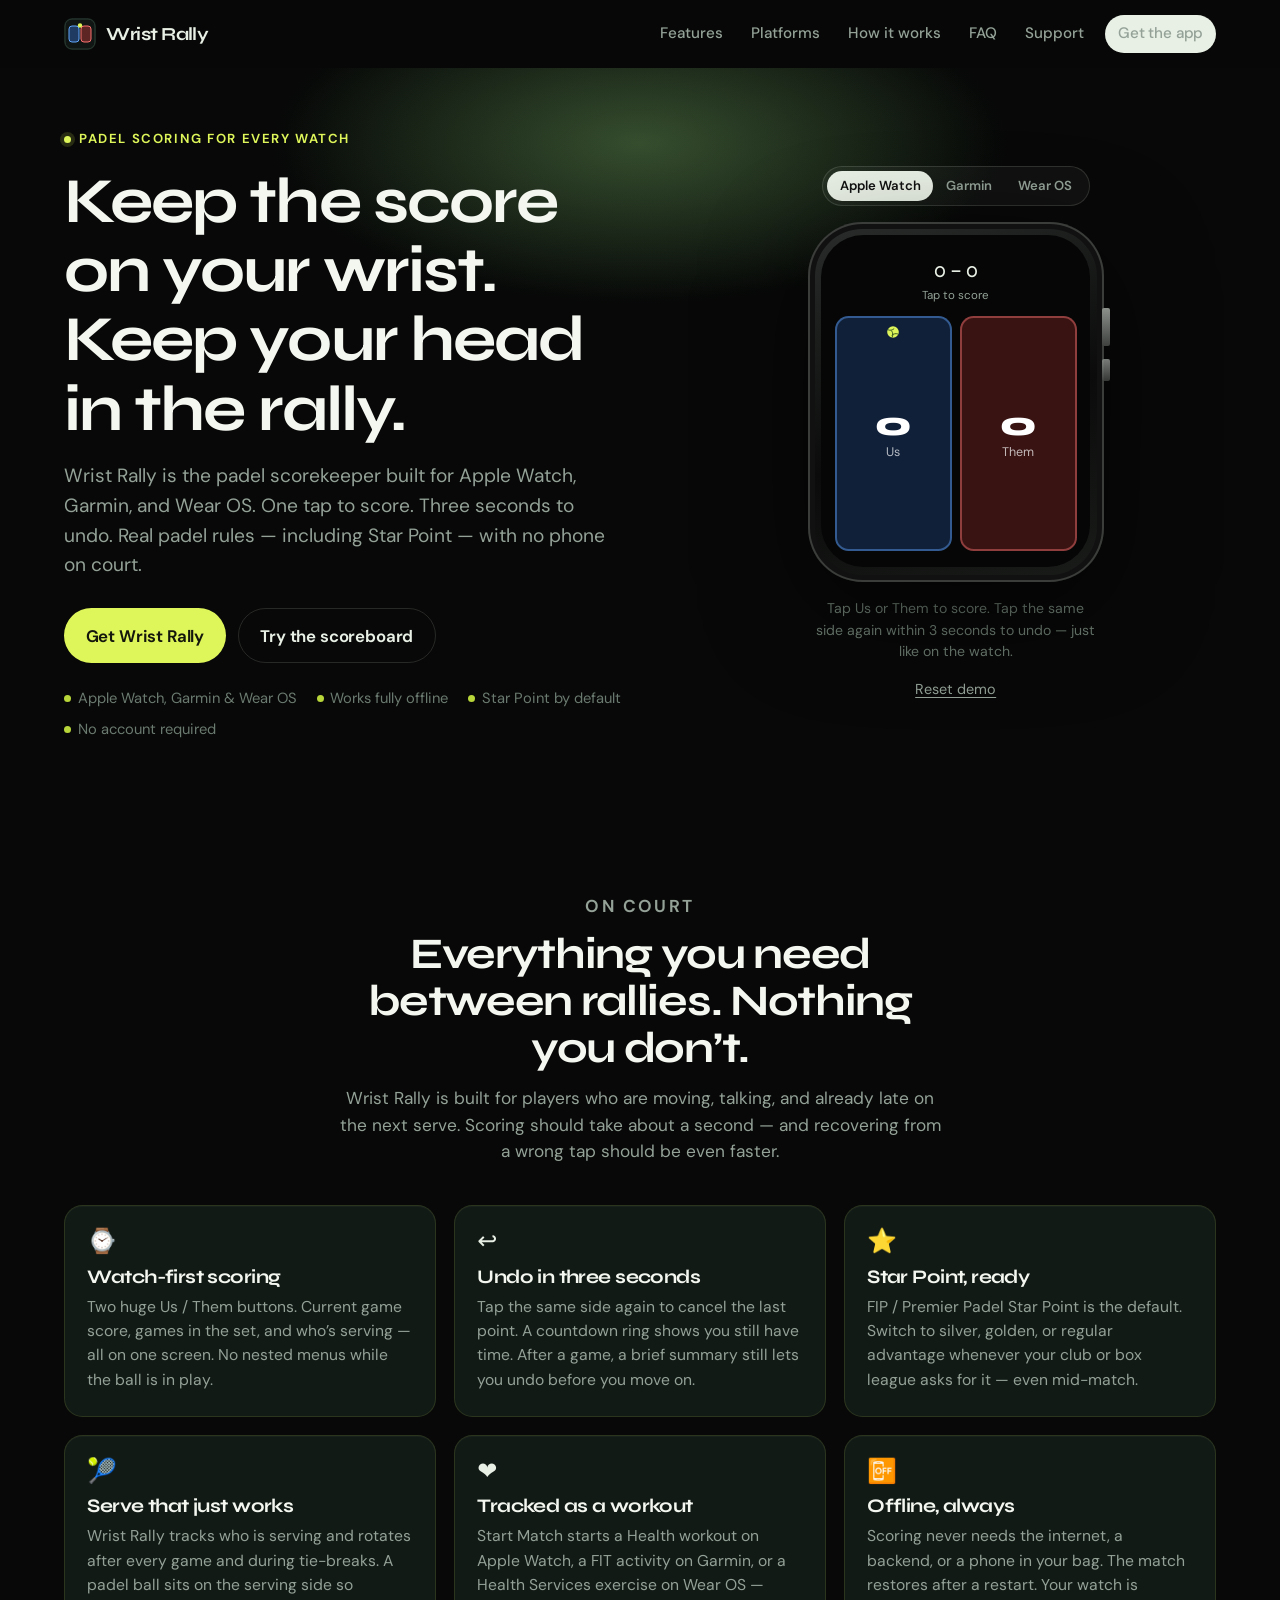
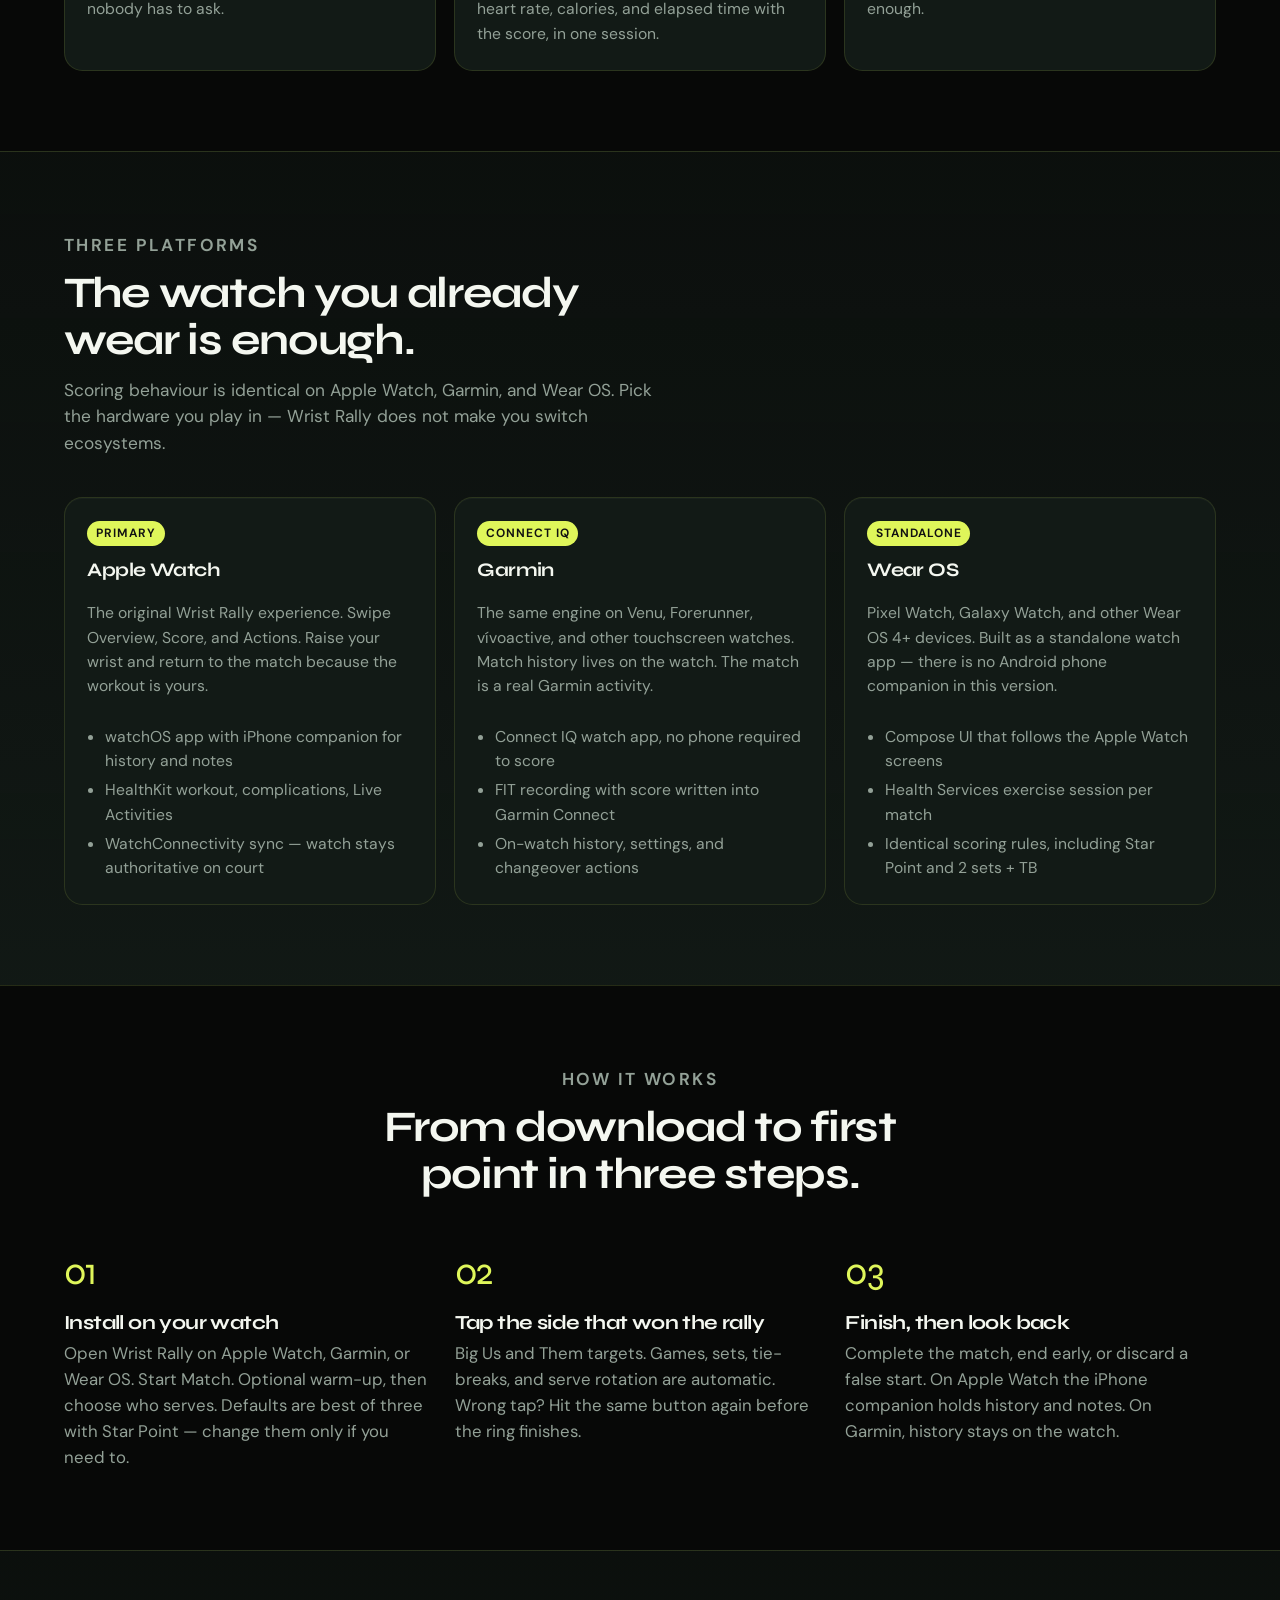
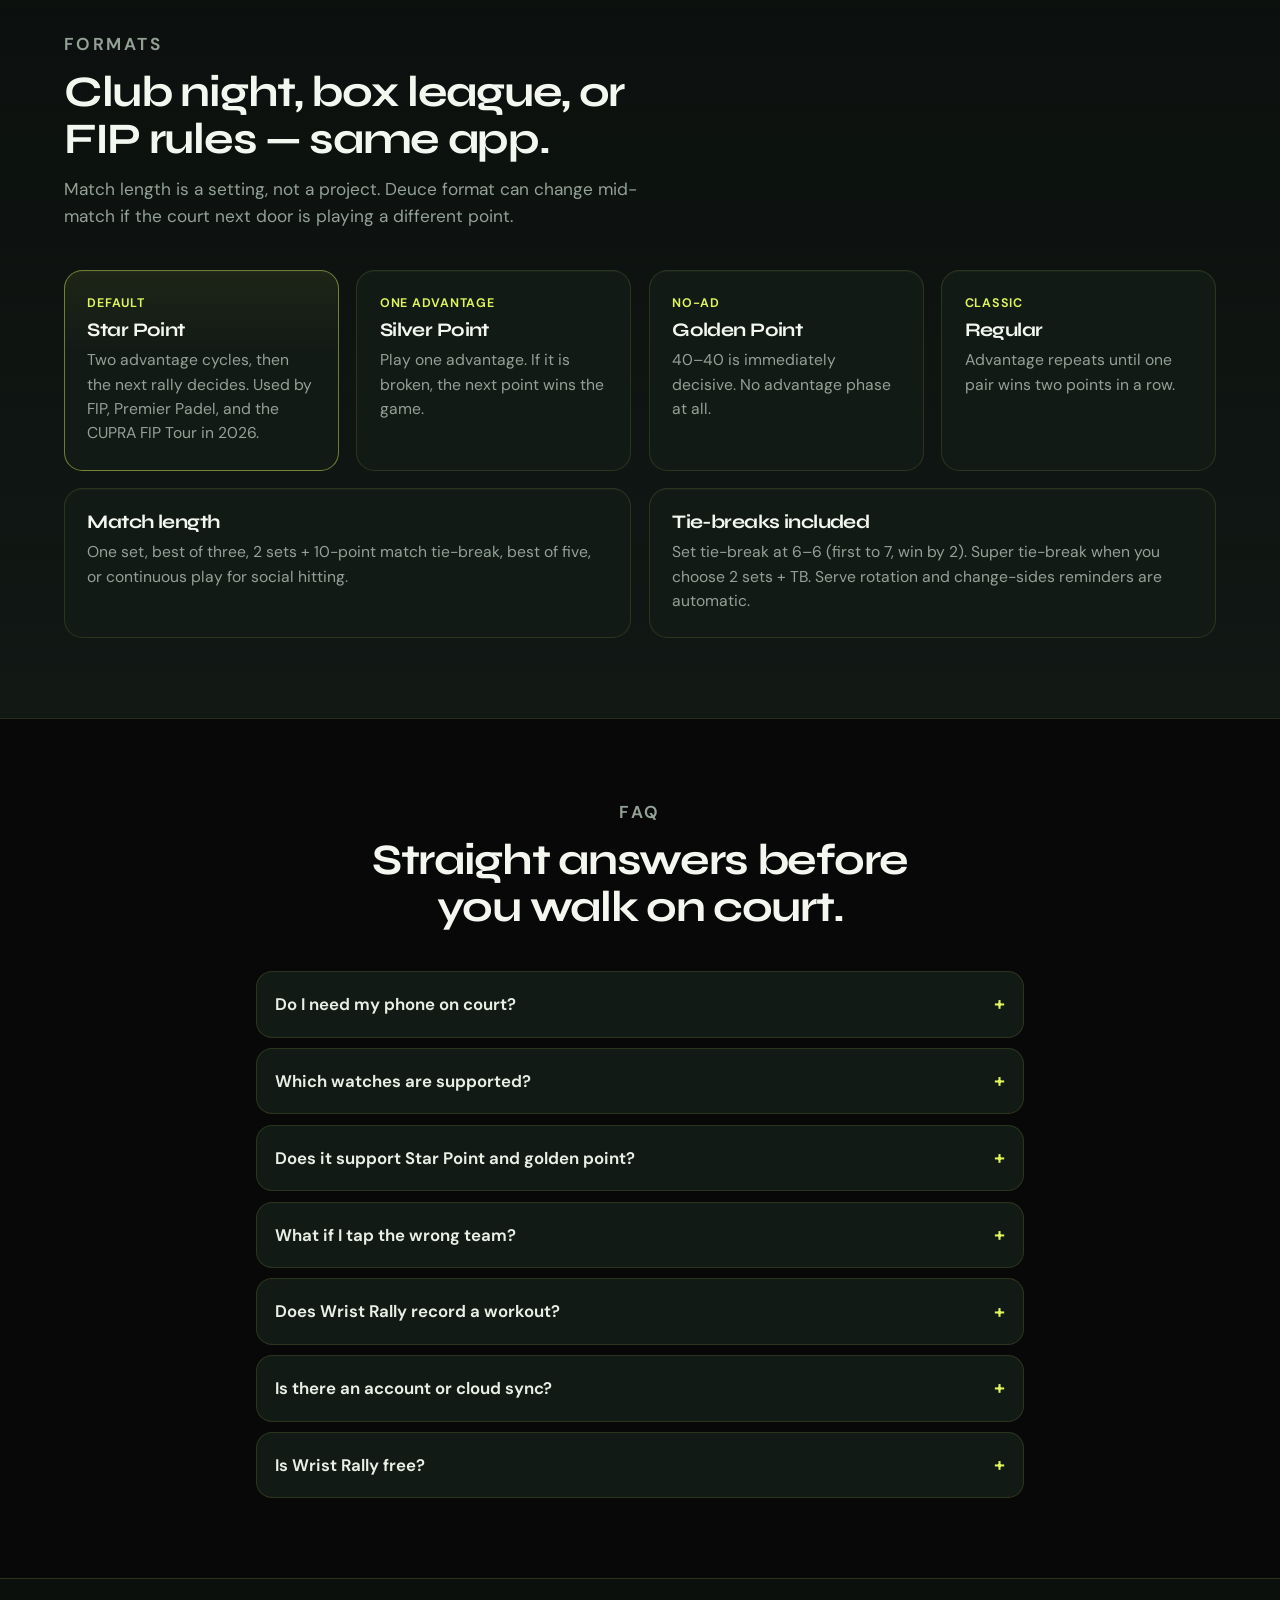
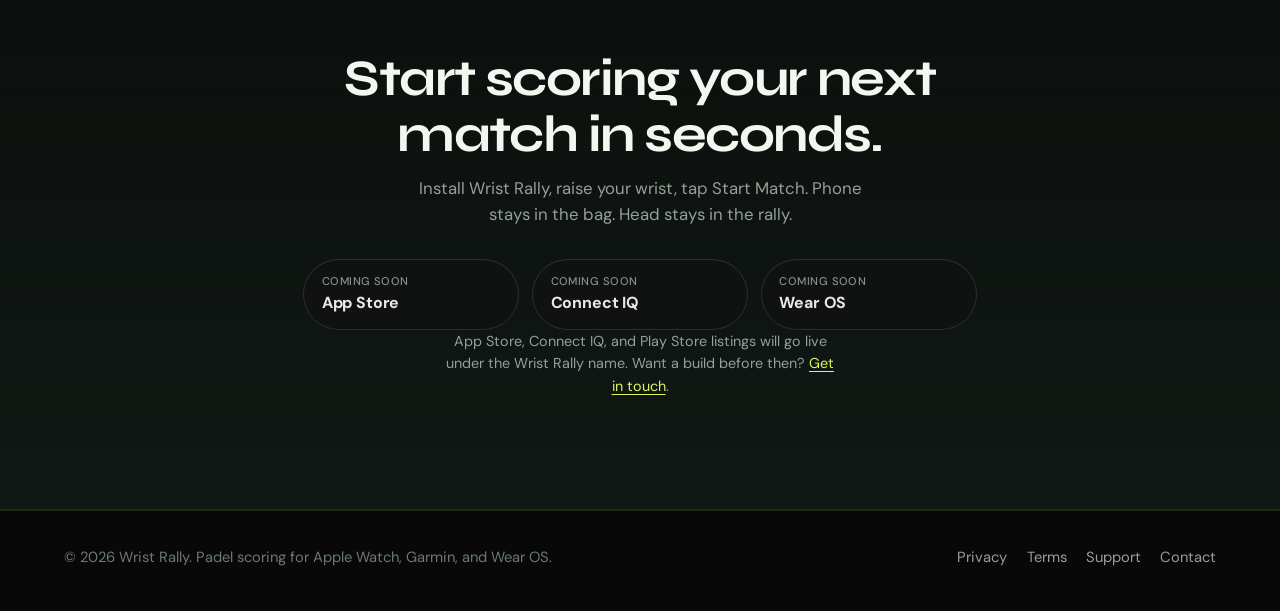
==== commit 16fc49b0: "Soften download copy for visitors and disable coming-soon store buttons Keep store URL wiring in the" ====
--- a/website/index.html
+++ b/website/index.html
@@ -414,8 +414,8 @@
             </a>
           </div>
           <p class="note">
-            Replace these buttons with live store URLs when the Wrist Rally listings publish.
-            Until then, <a href="contact.html">get in touch</a> if you want to try a build.
+            App Store, Connect IQ, and Play Store listings will go live under the Wrist Rally name.
+            Want a build before then? <a href="contact.html">Get in touch</a>.
           </p>
         </div>
       </section>
--- a/website/css/styles.css
+++ b/website/css/styles.css
@@ -925,6 +925,7 @@
 .store-btn.is-soon {
   opacity: 0.9;
   cursor: default;
+  pointer-events: none;
 }
 
 .store-btn.is-soon:hover {
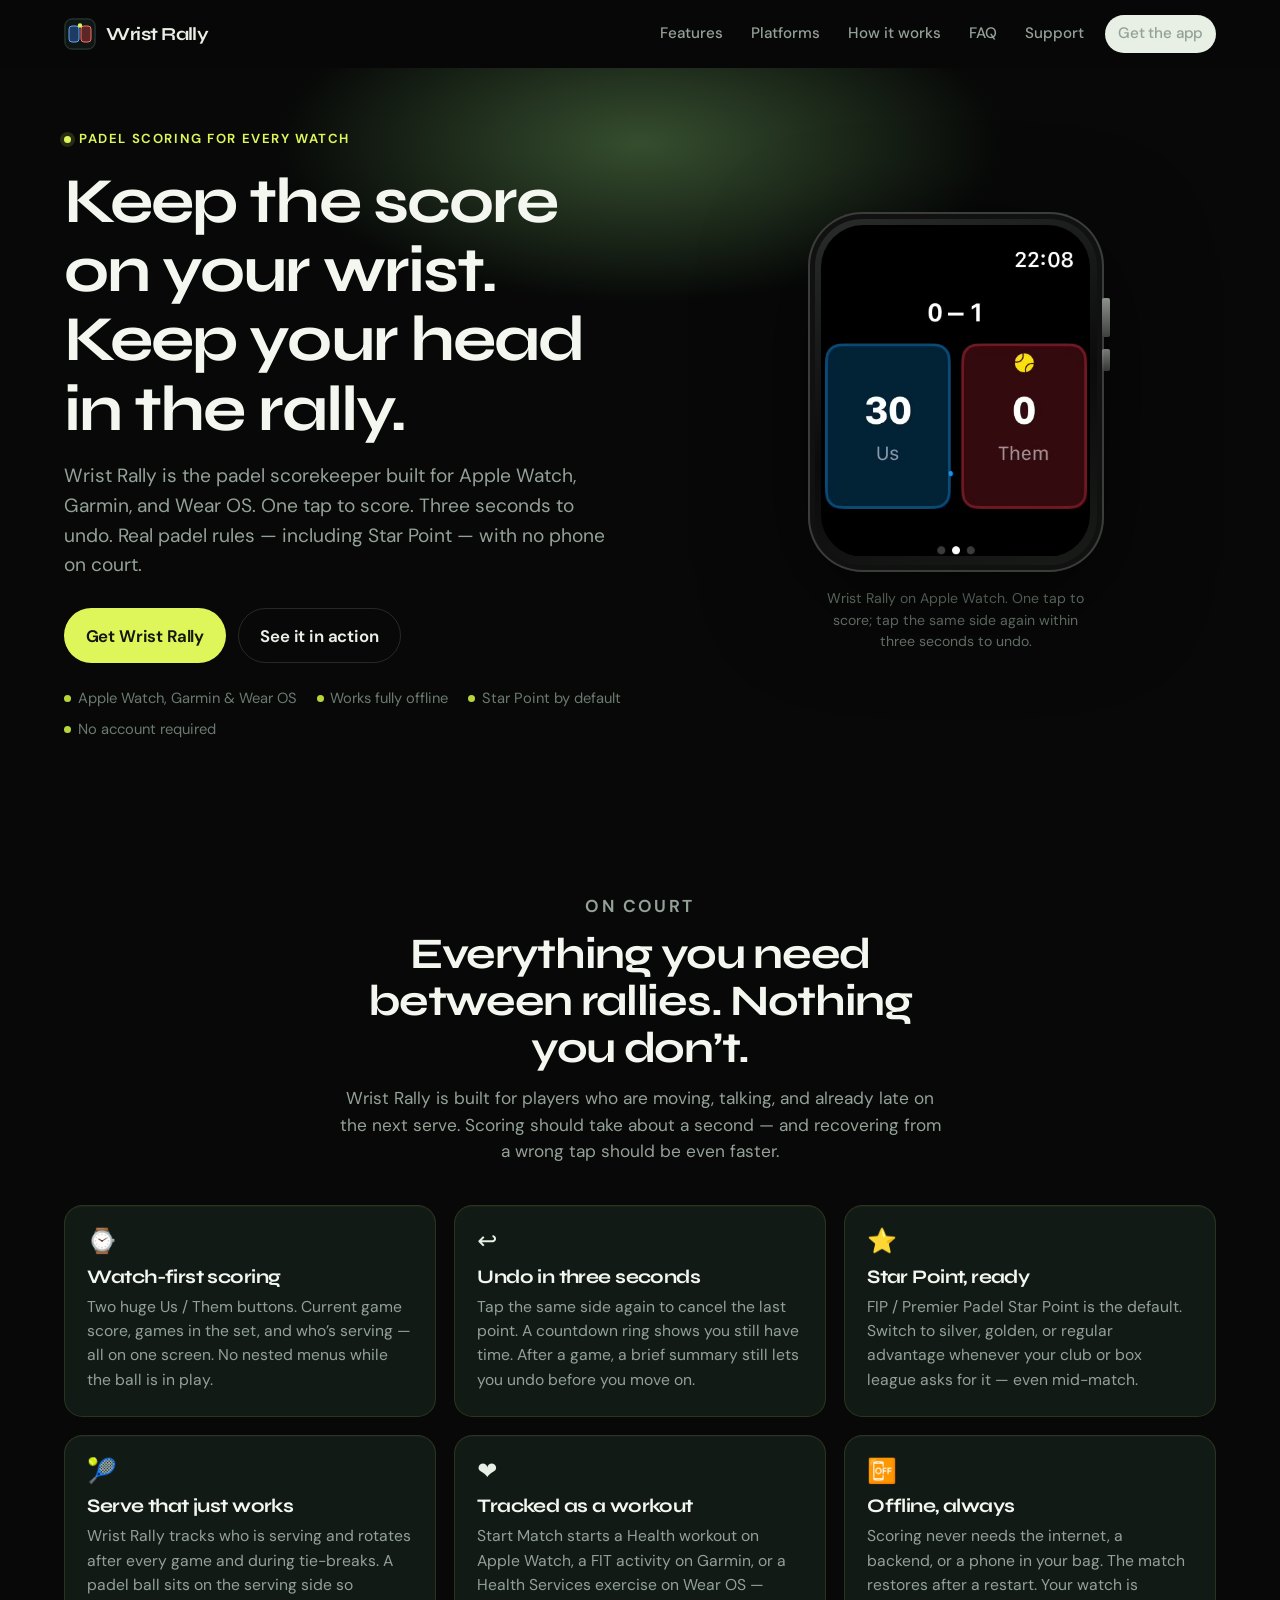
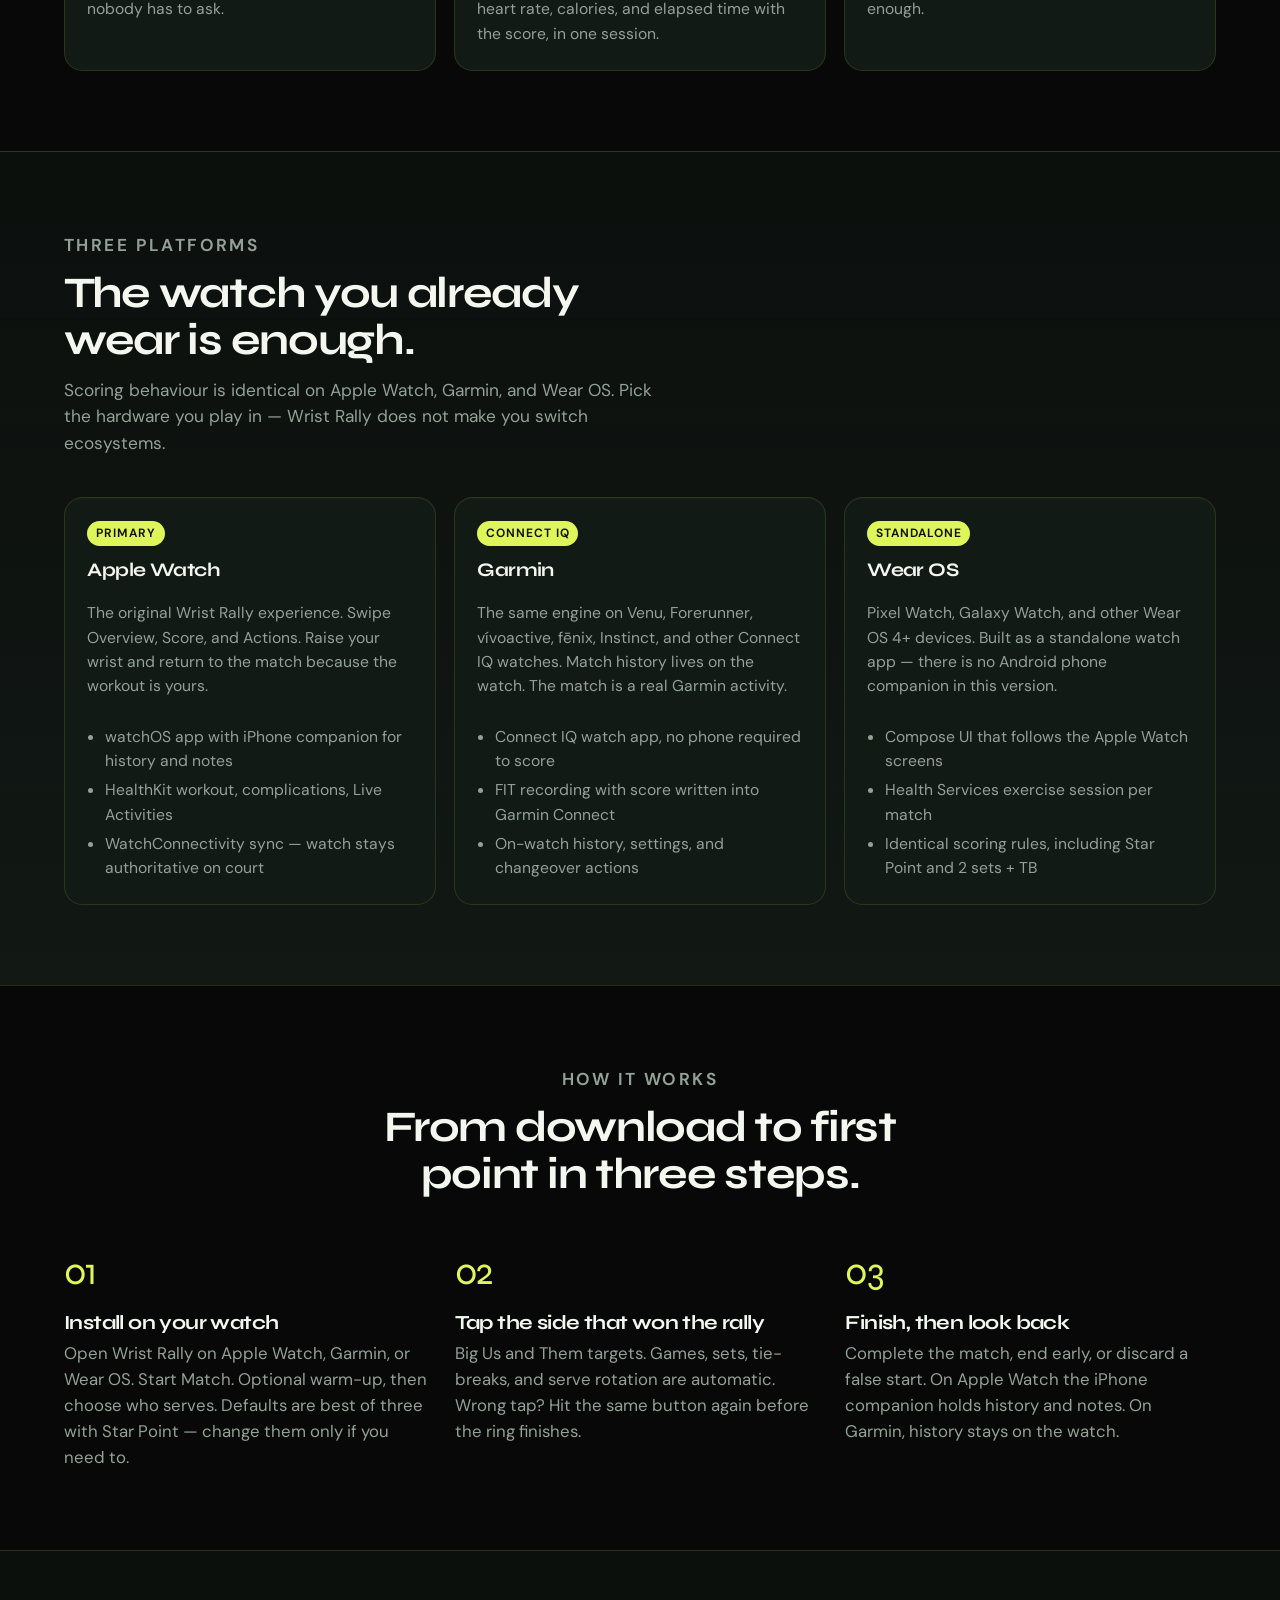
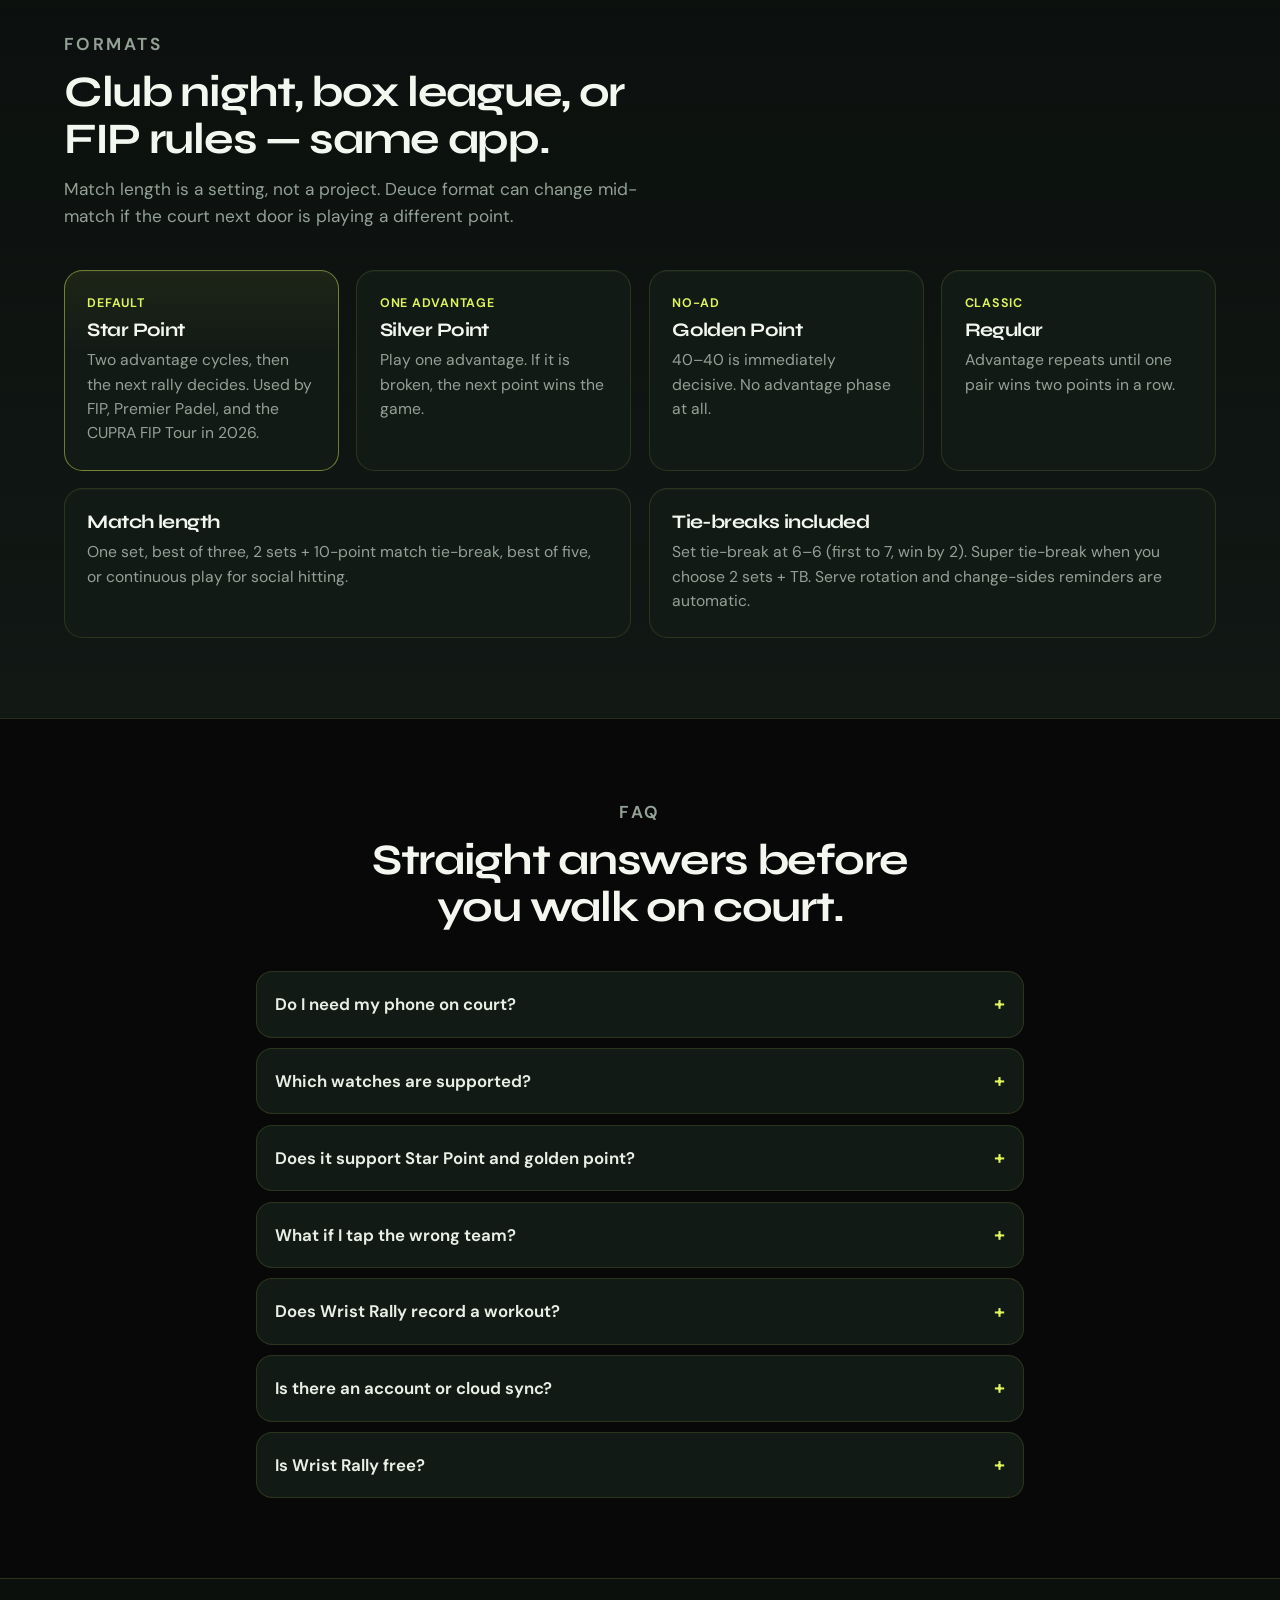
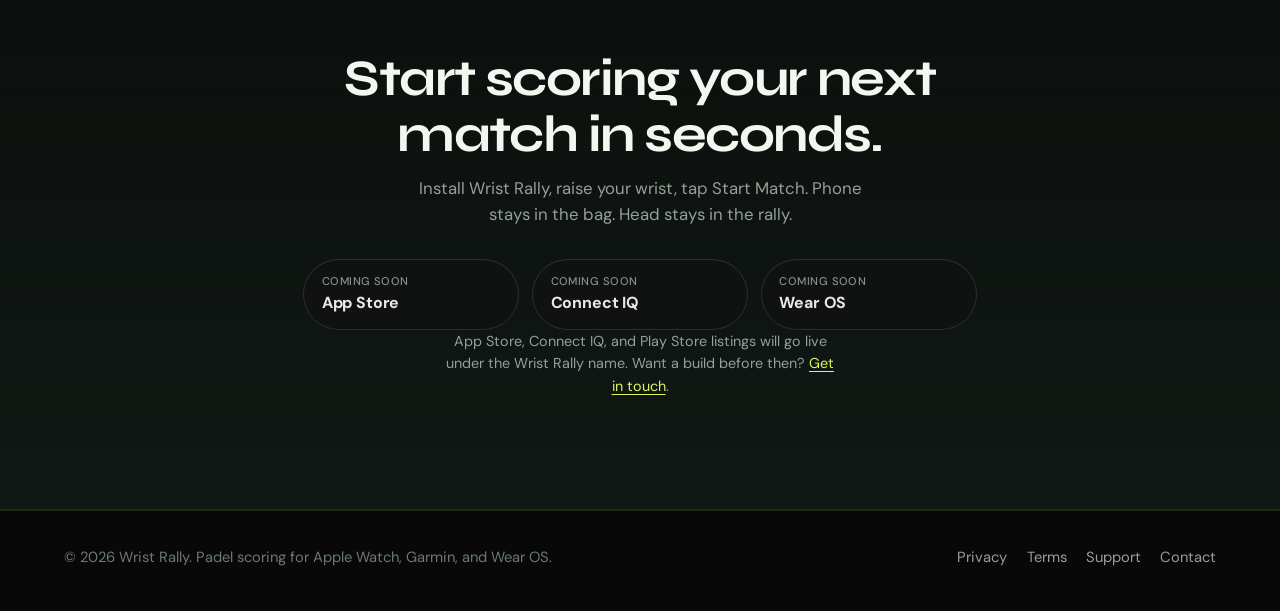
==== commit 279a0755: "Replace the marketing hero demo with a Watch simulator clip. The landing page now loops a recorded U" ====
--- a/website/index.html
+++ b/website/index.html
@@ -74,7 +74,7 @@
             </p>
             <div class="btn-row">
               <a class="btn btn-primary" href="#download">Get Wrist Rally</a>
-              <a class="btn btn-ghost" href="#demo">Try the scoreboard</a>
+              <a class="btn btn-ghost" href="#demo">See it in action</a>
             </div>
             <div class="trust-row">
               <span>Apple Watch, Garmin &amp; Wear OS</span>
@@ -85,38 +85,32 @@
           </div>
 
           <div class="watch-stage" id="demo">
-            <div class="watch-switch" role="tablist" aria-label="Watch platform">
-              <button type="button" role="tab" aria-selected="true" data-watch="apple">Apple Watch</button>
-              <button type="button" role="tab" aria-selected="false" data-watch="garmin">Garmin</button>
-              <button type="button" role="tab" aria-selected="false" data-watch="wear">Wear OS</button>
-            </div>
-            <div class="watch" data-bezel="apple" aria-label="Interactive Wrist Rally scoreboard">
+            <div class="watch">
               <div class="watch-body"></div>
               <div class="watch-crown" aria-hidden="true"></div>
               <div class="watch-side" aria-hidden="true"></div>
               <div class="watch-face">
-                <div class="score-header">
-                  <div class="score-games" id="demo-games">0 – 0</div>
-                  <span class="score-status" id="demo-status">Tap to score</span>
-                </div>
-                <div class="score-row">
-                  <button class="score-side score-us is-serving" type="button" data-side="us">
-                    <img class="serve-ball" src="assets/ball.svg" alt="" />
-                    <span class="undo-ring" hidden></span>
-                    <span class="score-num" id="score-us">0</span>
-                    <span class="score-role">Us</span>
-                  </button>
-                  <button class="score-side score-them" type="button" data-side="them">
-                    <img class="serve-ball" src="assets/ball.svg" alt="" />
-                    <span class="undo-ring" hidden></span>
-                    <span class="score-num" id="score-them">0</span>
-                    <span class="score-role">Them</span>
-                  </button>
-                </div>
+                <video
+                  class="watch-video"
+                  autoplay
+                  muted
+                  loop
+                  playsinline
+                  poster="assets/score-demo.jpg"
+                  aria-label="Wrist Rally on Apple Watch: tap Us or Them to score, tap again within three seconds to undo"
+                >
+                  <source src="assets/score-demo.mp4" type="video/mp4" />
+                </video>
+                <noscript>
+                  <img
+                    class="watch-video"
+                    src="assets/score-demo.gif"
+                    alt="Wrist Rally scoring on Apple Watch: Us and Them buttons, serve ball, and a game in progress"
+                  />
+                </noscript>
               </div>
             </div>
-            <p class="watch-hint">Tap Us or Them to score. Tap the same side again within 3 seconds to undo — just like on the watch.</p>
-            <button class="text-btn" id="demo-reset" type="button">Reset demo</button>
+            <p class="watch-hint">Wrist Rally on Apple Watch. One tap to score; tap the same side again within three seconds to undo.</p>
           </div>
         </div>
       </section>
@@ -215,7 +209,7 @@
               <span class="badge">Connect IQ</span>
               <h3>Garmin</h3>
               <p>
-                The same engine on Venu, Forerunner, vívoactive, and other touchscreen watches.
+                The same engine on Venu, Forerunner, vívoactive, fēnix, Instinct, and other Connect IQ watches.
                 Match history lives on the watch. The match is a real Garmin activity.
               </p>
               <ul>
@@ -337,8 +331,9 @@
             <details>
               <summary>Which watches are supported?</summary>
               <p>
-                Apple Watch on current watchOS, Garmin touchscreen watches via Connect IQ
-                (Venu, Forerunner, vívoactive, selected fēnix / epix), and Wear OS 4+ watches
+                Apple Watch on current watchOS, Garmin watches via Connect IQ
+                (Venu, Forerunner, vívoactive, fēnix / epix, Instinct, and other
+                touch and button-only models), and Wear OS 4+ watches
                 such as Pixel Watch and Galaxy Watch.
               </p>
             </details>
--- a/website/css/styles.css
+++ b/website/css/styles.css
@@ -392,30 +392,6 @@
   gap: 1rem;
 }
 
-.watch-switch {
-  display: flex;
-  padding: 0.25rem;
-  border-radius: 999px;
-  background: rgba(255, 255, 255, 0.04);
-  border: 1px solid var(--line-strong);
-}
-
-.watch-switch button {
-  border: 0;
-  background: transparent;
-  color: var(--muted);
-  padding: 0.4rem 0.8rem;
-  border-radius: 999px;
-  cursor: pointer;
-  font-size: 0.82rem;
-  font-weight: 600;
-}
-
-.watch-switch button[aria-selected="true"] {
-  background: var(--ink);
-  color: #111;
-}
-
 .watch {
   position: relative;
   width: 18.5rem;
@@ -433,26 +409,6 @@
     inset 0 0 0 7px #111;
 }
 
-.watch[data-bezel="garmin"] .watch-body,
-.watch[data-bezel="wear"] .watch-body {
-  inset: 0.35rem 1.55rem;
-  border-radius: 50%;
-}
-
-.watch[data-bezel="garmin"] .watch-body {
-  background: radial-gradient(circle at 35% 20%, #4a524c, #151716 58%);
-  box-shadow:
-    inset 0 0 0 3px #8b9288,
-    inset 0 0 0 10px #1b1d1b;
-}
-
-.watch[data-bezel="wear"] .watch-body {
-  background: radial-gradient(circle at 40% 18%, #3a3228, #0e0d0c 60%);
-  box-shadow:
-    inset 0 0 0 2px #c4a574,
-    inset 0 0 0 8px #171412;
-}
-
 .watch-crown,
 .watch-side {
   position: absolute;
@@ -473,141 +429,20 @@
   opacity: 0.85;
 }
 
-.watch[data-bezel="garmin"] .watch-crown,
-.watch[data-bezel="garmin"] .watch-side,
-.watch[data-bezel="wear"] .watch-crown,
-.watch[data-bezel="wear"] .watch-side {
-  display: none;
-}
-
 .watch-face {
   position: absolute;
   inset: 0.85rem 0.85rem 0.95rem;
   border-radius: 2.65rem;
   background: #050605;
-  display: flex;
-  flex-direction: column;
-  padding: 1.15rem 0.85rem 0.95rem;
-  gap: 0.7rem;
-}
-
-.watch[data-bezel="garmin"] .watch-face,
-.watch[data-bezel="wear"] .watch-face {
-  inset: 1.55rem 2.55rem;
-  border-radius: 50%;
-  padding: 1.7rem 1.05rem 1.15rem;
-}
-
-.watch[data-bezel="garmin"] .score-side,
-.watch[data-bezel="wear"] .score-side {
-  min-height: 0;
-}
-
-.score-header {
-  text-align: center;
-  min-height: 2.4rem;
-}
-
-.score-games {
-  font-family: var(--display);
-  font-size: 1.35rem;
-  font-variant-numeric: tabular-nums;
-  letter-spacing: -0.03em;
-}
-
-.score-status {
+  overflow: hidden;
+}
+
+.watch-video {
+  width: 100%;
+  height: 100%;
+  object-fit: cover;
   display: block;
-  font-size: 0.72rem;
-  color: var(--muted);
-  min-height: 1em;
-}
-
-.score-status.is-hot {
-  color: var(--warn);
-  font-weight: 700;
-}
-
-.score-row {
-  display: grid;
-  grid-template-columns: 1fr 1fr;
-  gap: 0.5rem;
-  flex: 1;
-}
-
-.score-side {
-  position: relative;
-  border: 2px solid transparent;
-  border-radius: 0.85rem;
-  display: flex;
-  flex-direction: column;
-  align-items: center;
-  justify-content: center;
-  gap: 0.15rem;
-  cursor: pointer;
-  color: #fff;
-  overflow: hidden;
-  min-height: 7.5rem;
-}
-
-.score-us {
-  background: var(--us-soft);
-  border-color: rgba(96, 165, 250, 0.45);
-}
-
-.score-them {
-  background: var(--them-soft);
-  border-color: rgba(248, 113, 113, 0.45);
-}
-
-.score-side:focus-visible {
-  outline: 2px solid var(--ball);
-  outline-offset: 2px;
-}
-
-.score-num {
-  font-family: var(--display);
-  font-size: 2.15rem;
-  font-weight: 800;
-  font-variant-numeric: tabular-nums;
-  line-height: 1;
-}
-
-.score-role {
-  font-size: 0.78rem;
-  color: rgba(255, 255, 255, 0.7);
-}
-
-.serve-ball {
-  position: absolute;
-  top: 0.45rem;
-  width: 0.85rem;
-  height: 0.85rem;
-  opacity: 0;
-}
-
-.score-side.is-serving .serve-ball {
-  opacity: 1;
-}
-
-.undo-ring {
-  position: absolute;
-  inset: -2px;
-  border-radius: inherit;
-  pointer-events: none;
-  background: conic-gradient(from -90deg, currentColor calc(var(--p, 0) * 1%), transparent 0);
-  -webkit-mask: linear-gradient(#000 0 0) content-box, linear-gradient(#000 0 0);
-  mask: linear-gradient(#000 0 0) content-box, linear-gradient(#000 0 0);
-  -webkit-mask-composite: xor;
-  mask-composite: exclude;
-  padding: 3px;
-}
-
-.score-us .undo-ring {
-  color: #93c5fd;
-}
-
-.score-them .undo-ring {
-  color: #fca5a5;
+  border: 0;
 }
 
 .watch-hint {
@@ -615,19 +450,6 @@
   font-size: 0.88rem;
   text-align: center;
   max-width: 28ch;
-}
-
-.demo-flash {
-  animation: pulse 0.28s var(--ease);
-}
-
-@keyframes pulse {
-  from {
-    transform: scale(0.97);
-  }
-  to {
-    transform: scale(1);
-  }
 }
 
 /* Sections */
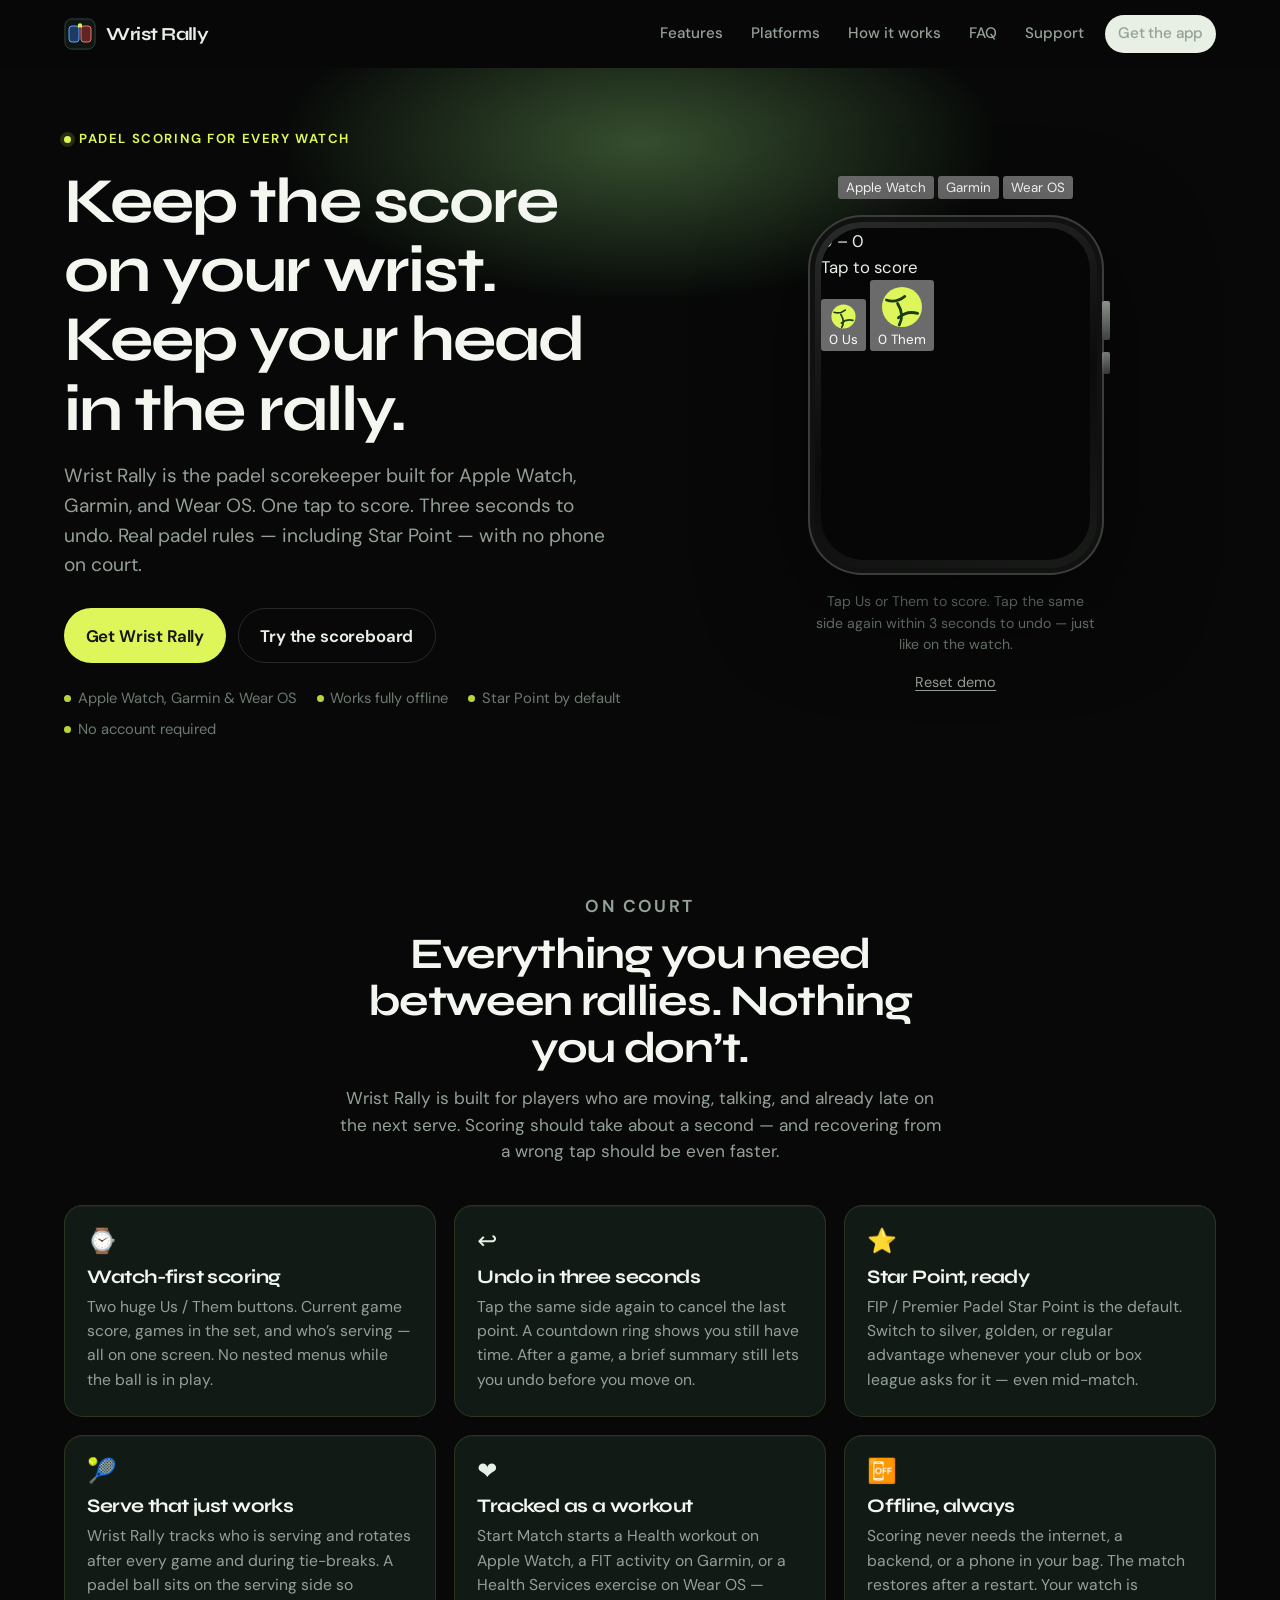
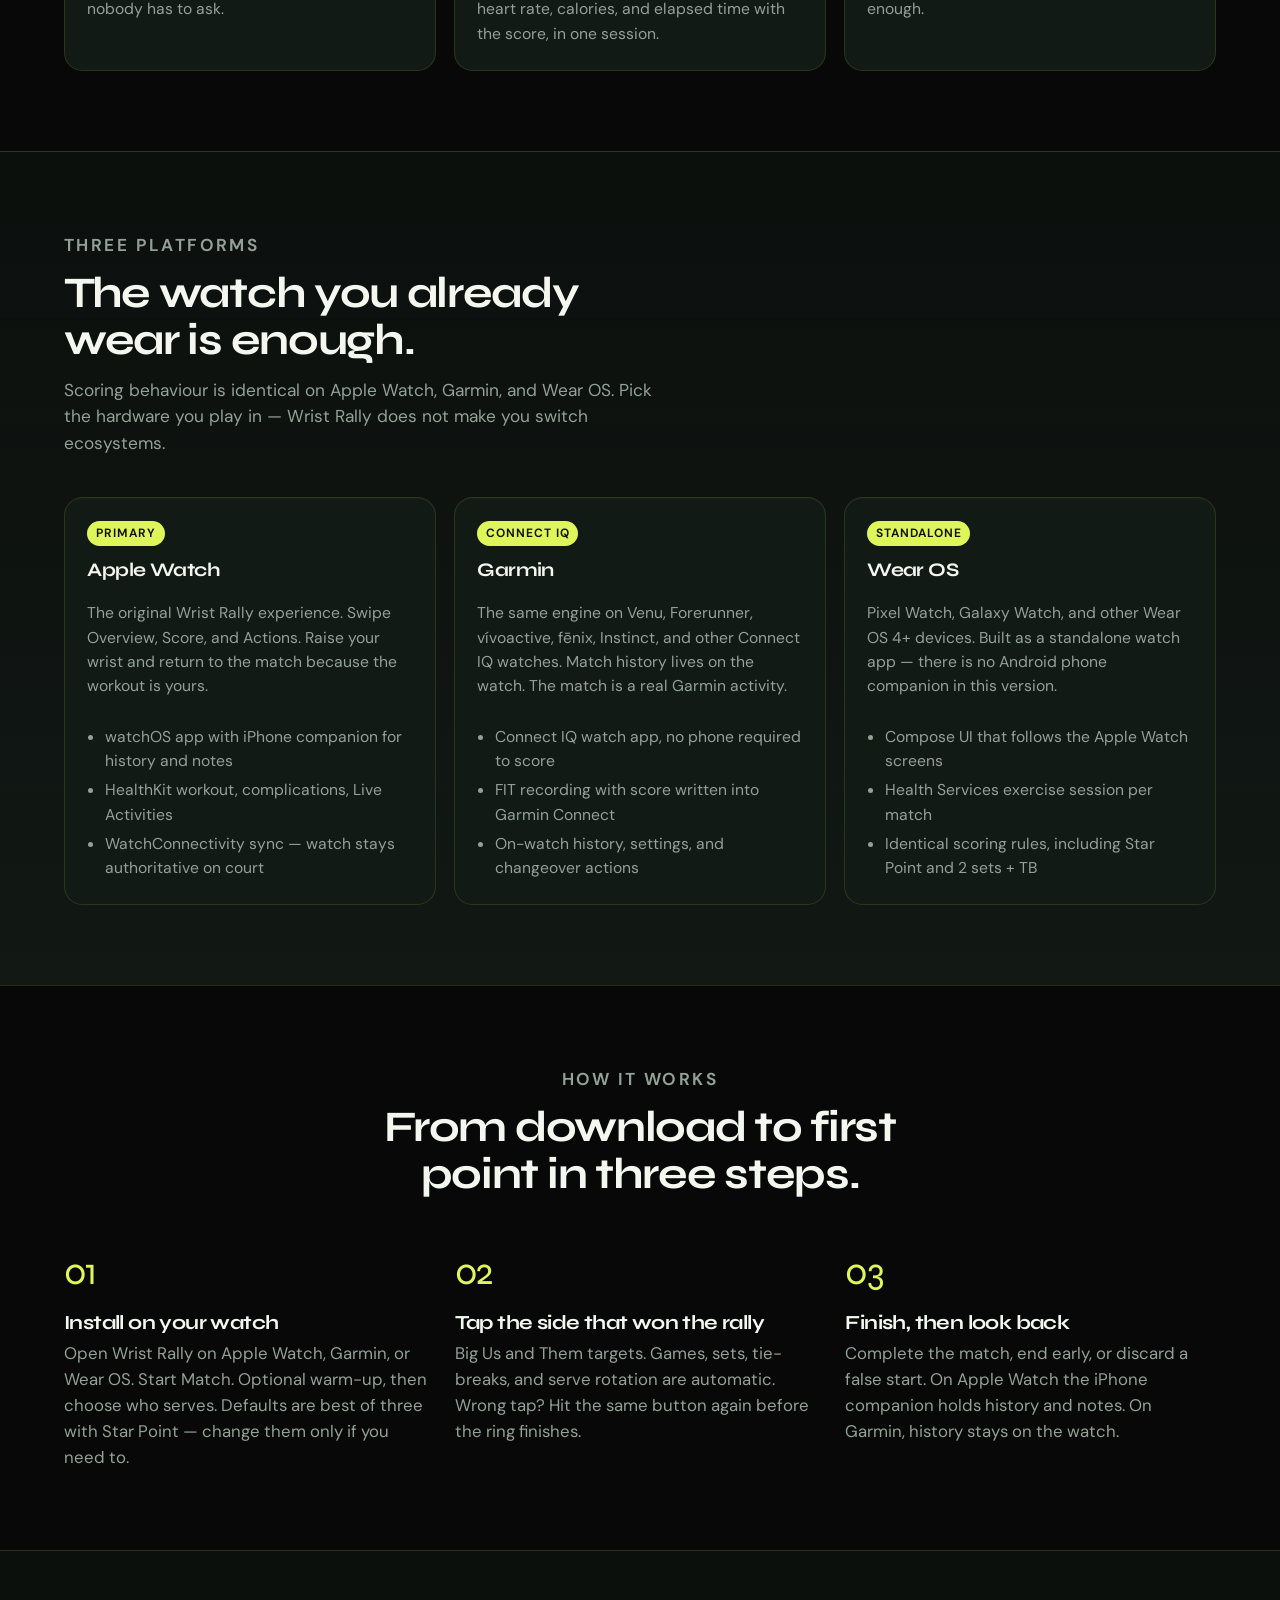
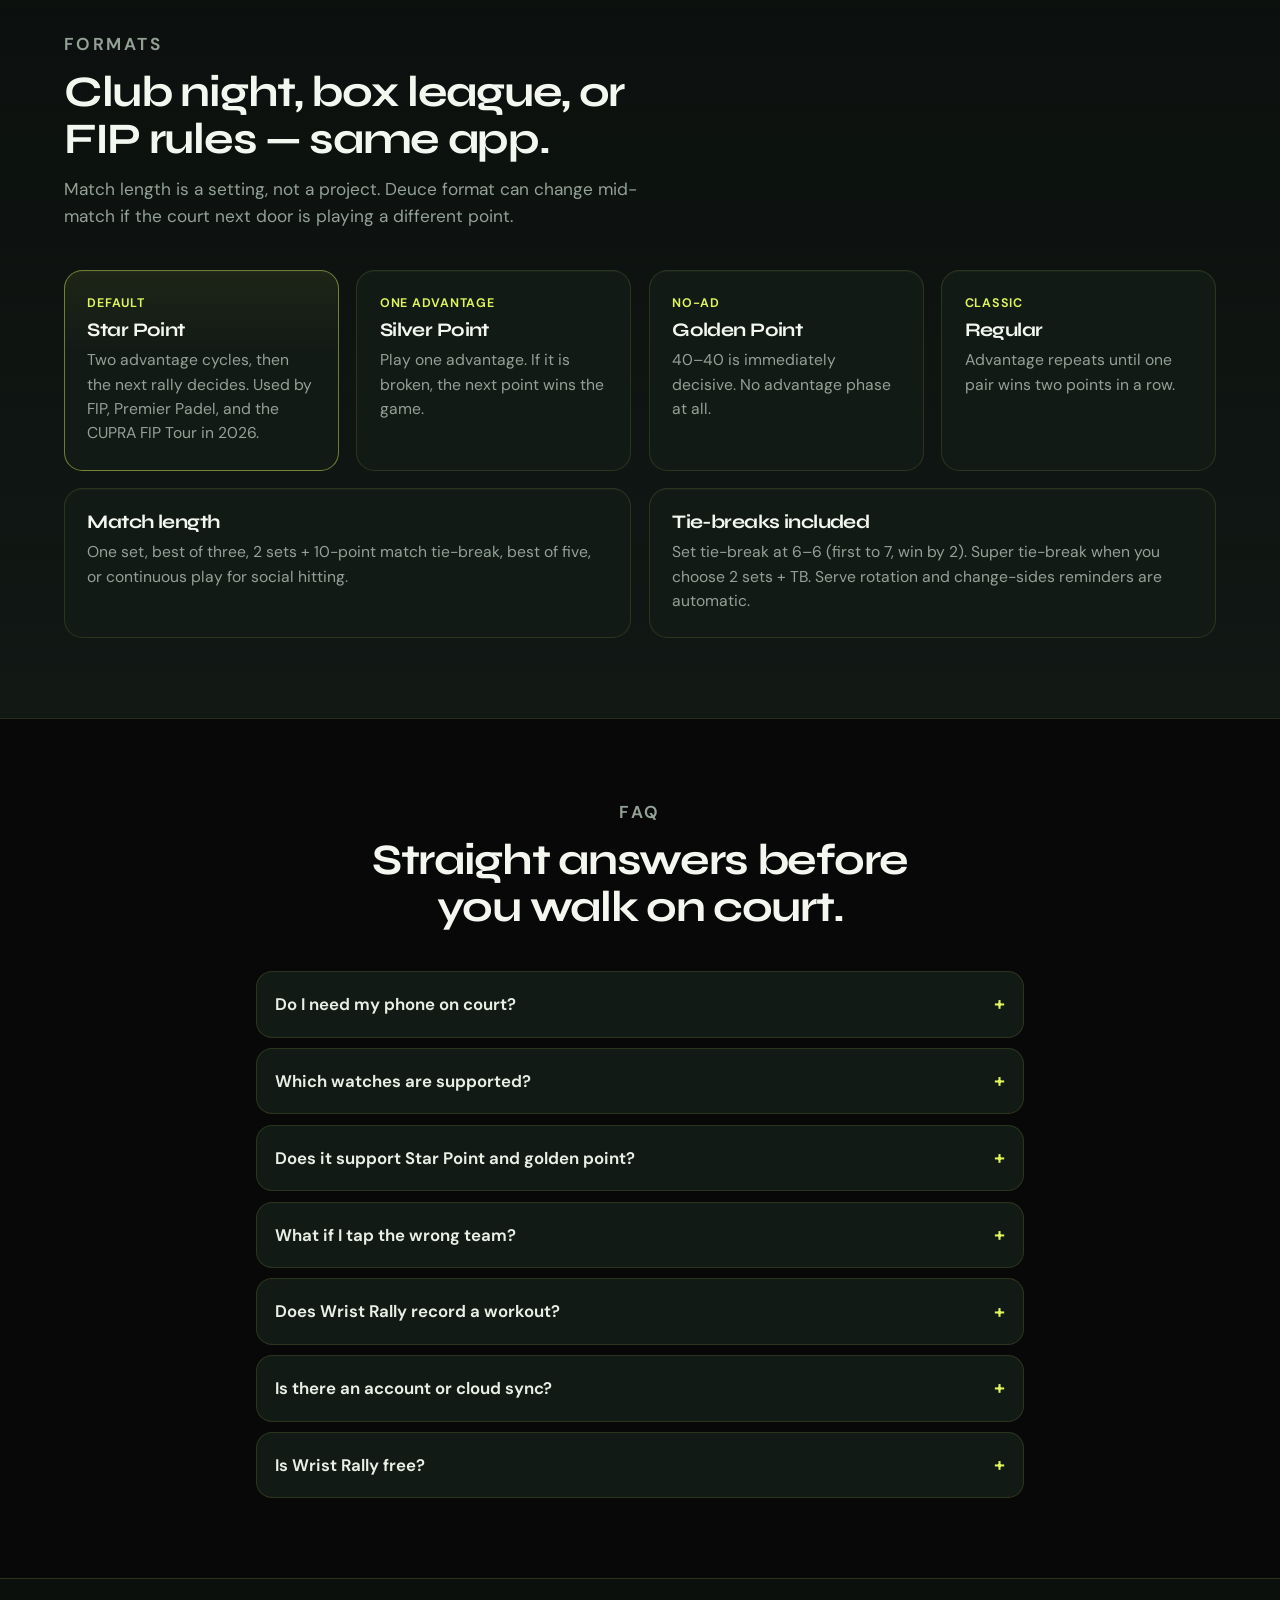
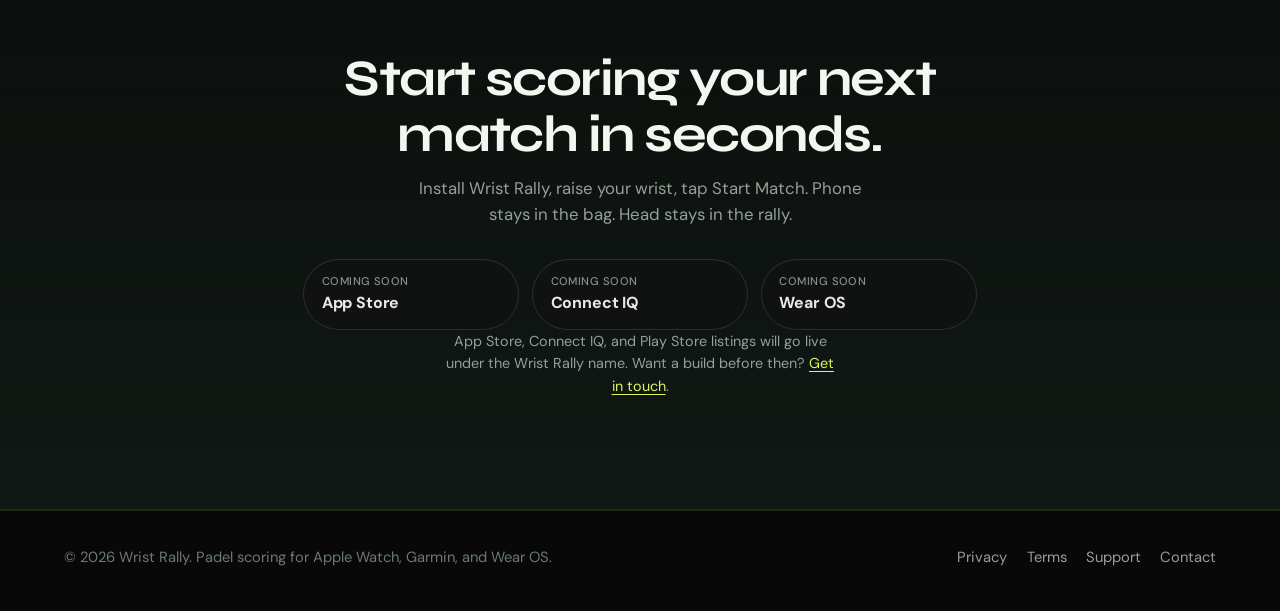
==== commit 2621803c: "Add Garmin button-only scoring and Instinct-class devices. Up/Down award Us/Them in one press (same " ====
--- a/website/index.html
+++ b/website/index.html
@@ -74,7 +74,7 @@
             </p>
             <div class="btn-row">
               <a class="btn btn-primary" href="#download">Get Wrist Rally</a>
-              <a class="btn btn-ghost" href="#demo">See it in action</a>
+              <a class="btn btn-ghost" href="#demo">Try the scoreboard</a>
             </div>
             <div class="trust-row">
               <span>Apple Watch, Garmin &amp; Wear OS</span>
@@ -85,32 +85,38 @@
           </div>
 
           <div class="watch-stage" id="demo">
-            <div class="watch">
+            <div class="watch-switch" role="tablist" aria-label="Watch platform">
+              <button type="button" role="tab" aria-selected="true" data-watch="apple">Apple Watch</button>
+              <button type="button" role="tab" aria-selected="false" data-watch="garmin">Garmin</button>
+              <button type="button" role="tab" aria-selected="false" data-watch="wear">Wear OS</button>
+            </div>
+            <div class="watch" data-bezel="apple" aria-label="Interactive Wrist Rally scoreboard">
               <div class="watch-body"></div>
               <div class="watch-crown" aria-hidden="true"></div>
               <div class="watch-side" aria-hidden="true"></div>
               <div class="watch-face">
-                <video
-                  class="watch-video"
-                  autoplay
-                  muted
-                  loop
-                  playsinline
-                  poster="assets/score-demo.jpg"
-                  aria-label="Wrist Rally on Apple Watch: tap Us or Them to score, tap again within three seconds to undo"
-                >
-                  <source src="assets/score-demo.mp4" type="video/mp4" />
-                </video>
-                <noscript>
-                  <img
-                    class="watch-video"
-                    src="assets/score-demo.gif"
-                    alt="Wrist Rally scoring on Apple Watch: Us and Them buttons, serve ball, and a game in progress"
-                  />
-                </noscript>
+                <div class="score-header">
+                  <div class="score-games" id="demo-games">0 – 0</div>
+                  <span class="score-status" id="demo-status">Tap to score</span>
+                </div>
+                <div class="score-row">
+                  <button class="score-side score-us is-serving" type="button" data-side="us">
+                    <img class="serve-ball" src="assets/ball.svg" alt="" />
+                    <span class="undo-ring" hidden></span>
+                    <span class="score-num" id="score-us">0</span>
+                    <span class="score-role">Us</span>
+                  </button>
+                  <button class="score-side score-them" type="button" data-side="them">
+                    <img class="serve-ball" src="assets/ball.svg" alt="" />
+                    <span class="undo-ring" hidden></span>
+                    <span class="score-num" id="score-them">0</span>
+                    <span class="score-role">Them</span>
+                  </button>
+                </div>
               </div>
             </div>
-            <p class="watch-hint">Wrist Rally on Apple Watch. One tap to score; tap the same side again within three seconds to undo.</p>
+            <p class="watch-hint">Tap Us or Them to score. Tap the same side again within 3 seconds to undo — just like on the watch.</p>
+            <button class="text-btn" id="demo-reset" type="button">Reset demo</button>
           </div>
         </div>
       </section>
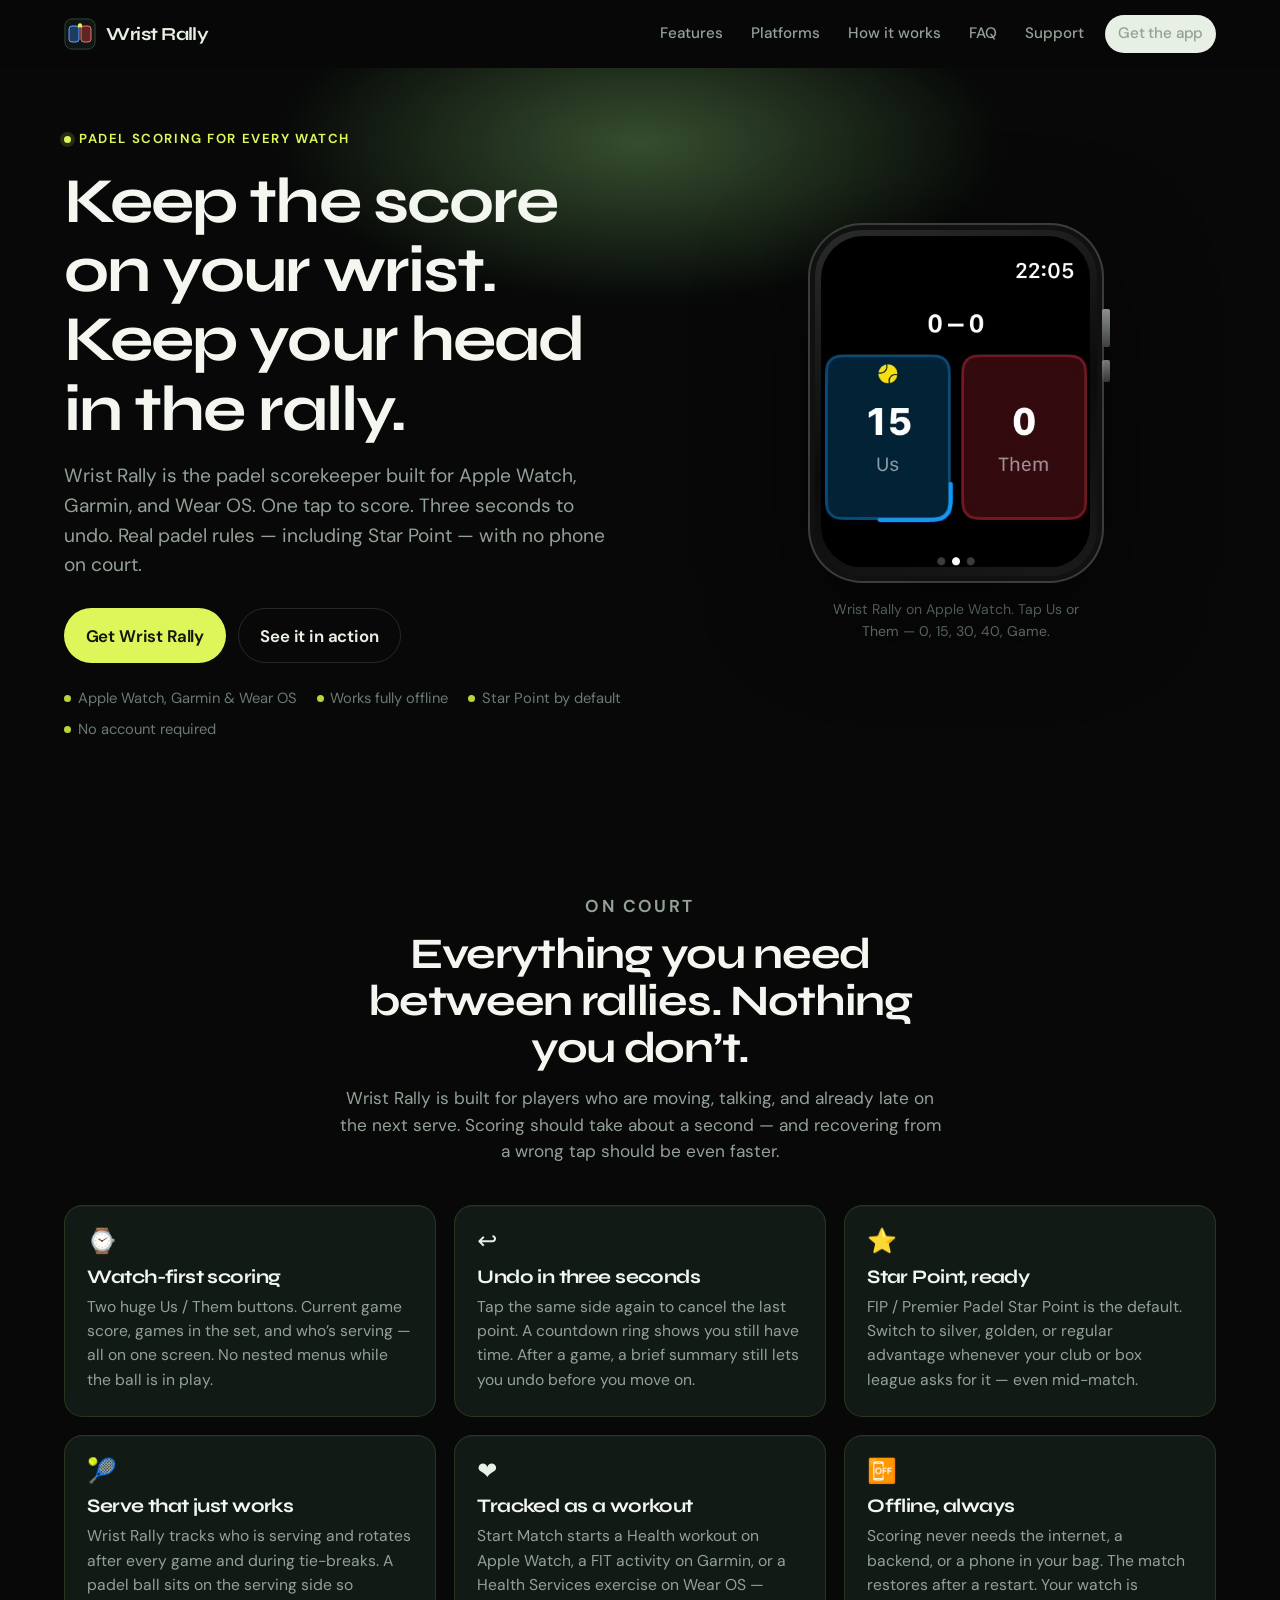
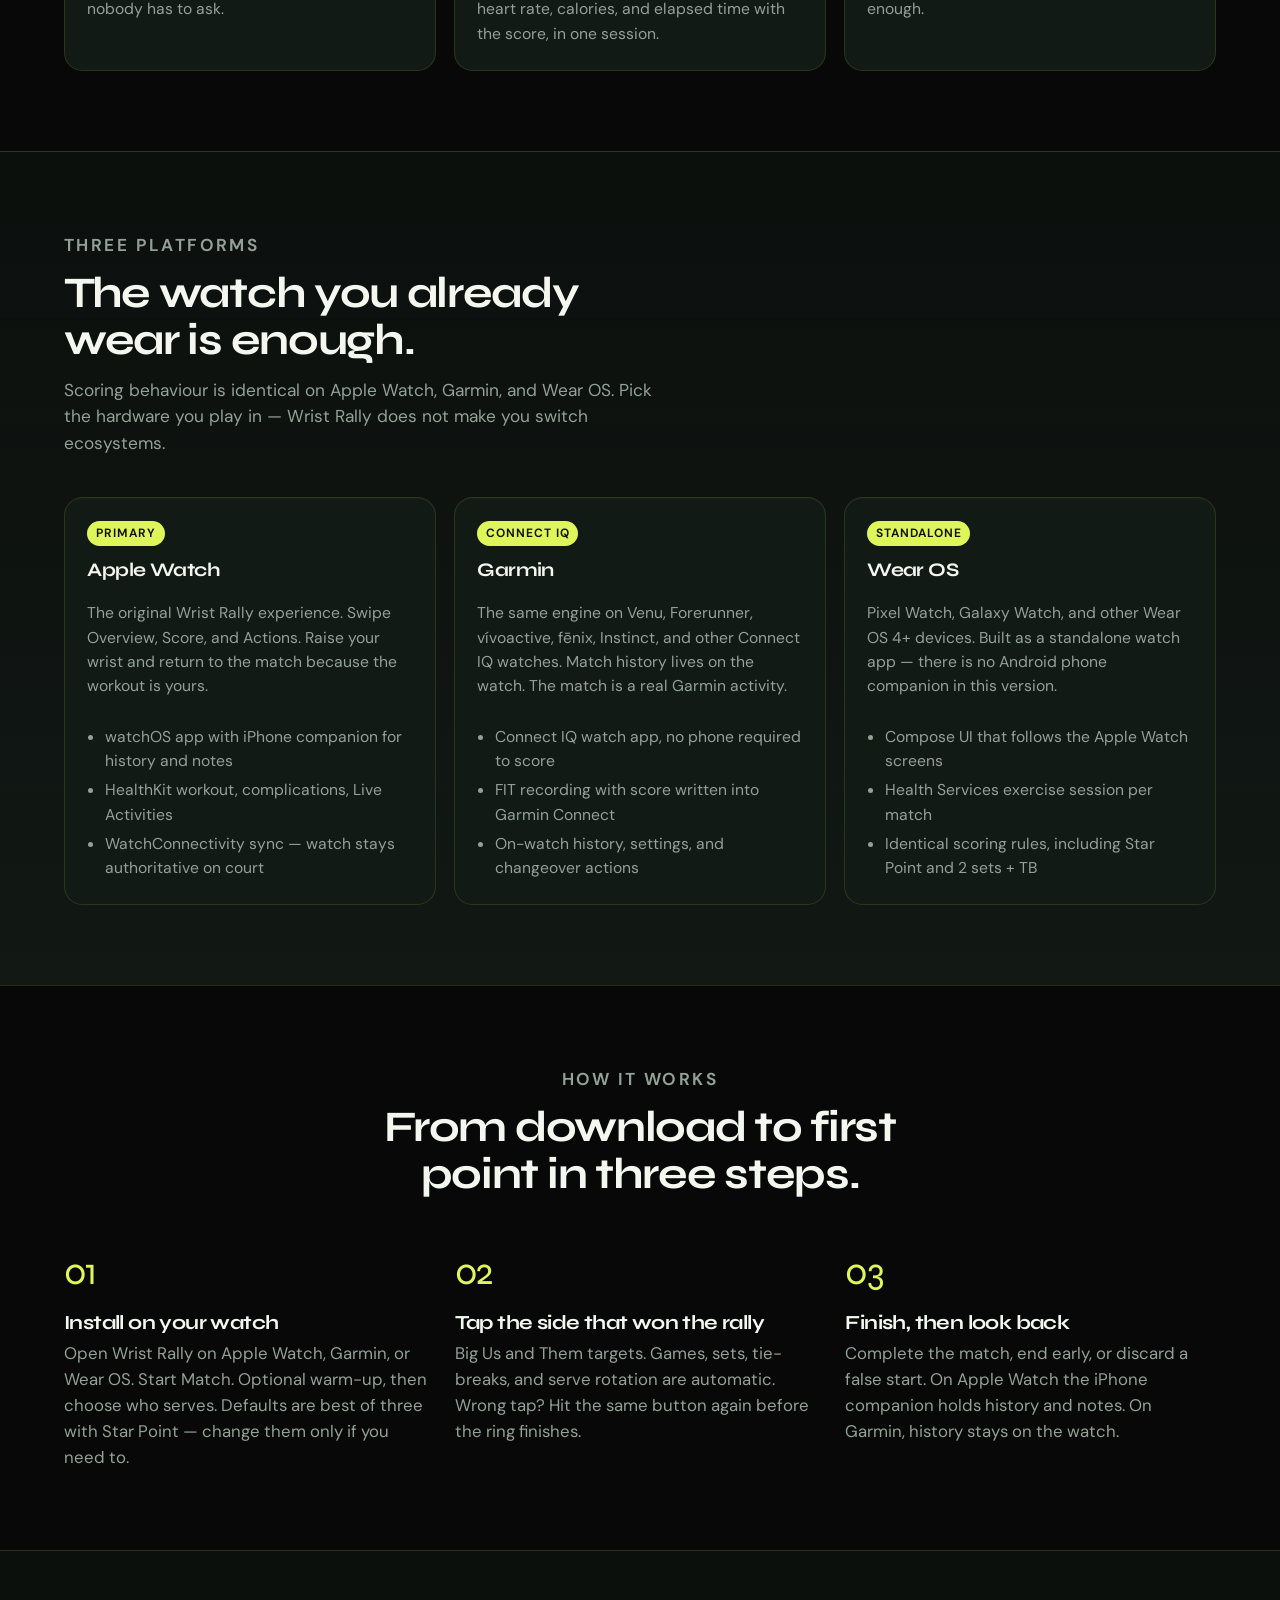
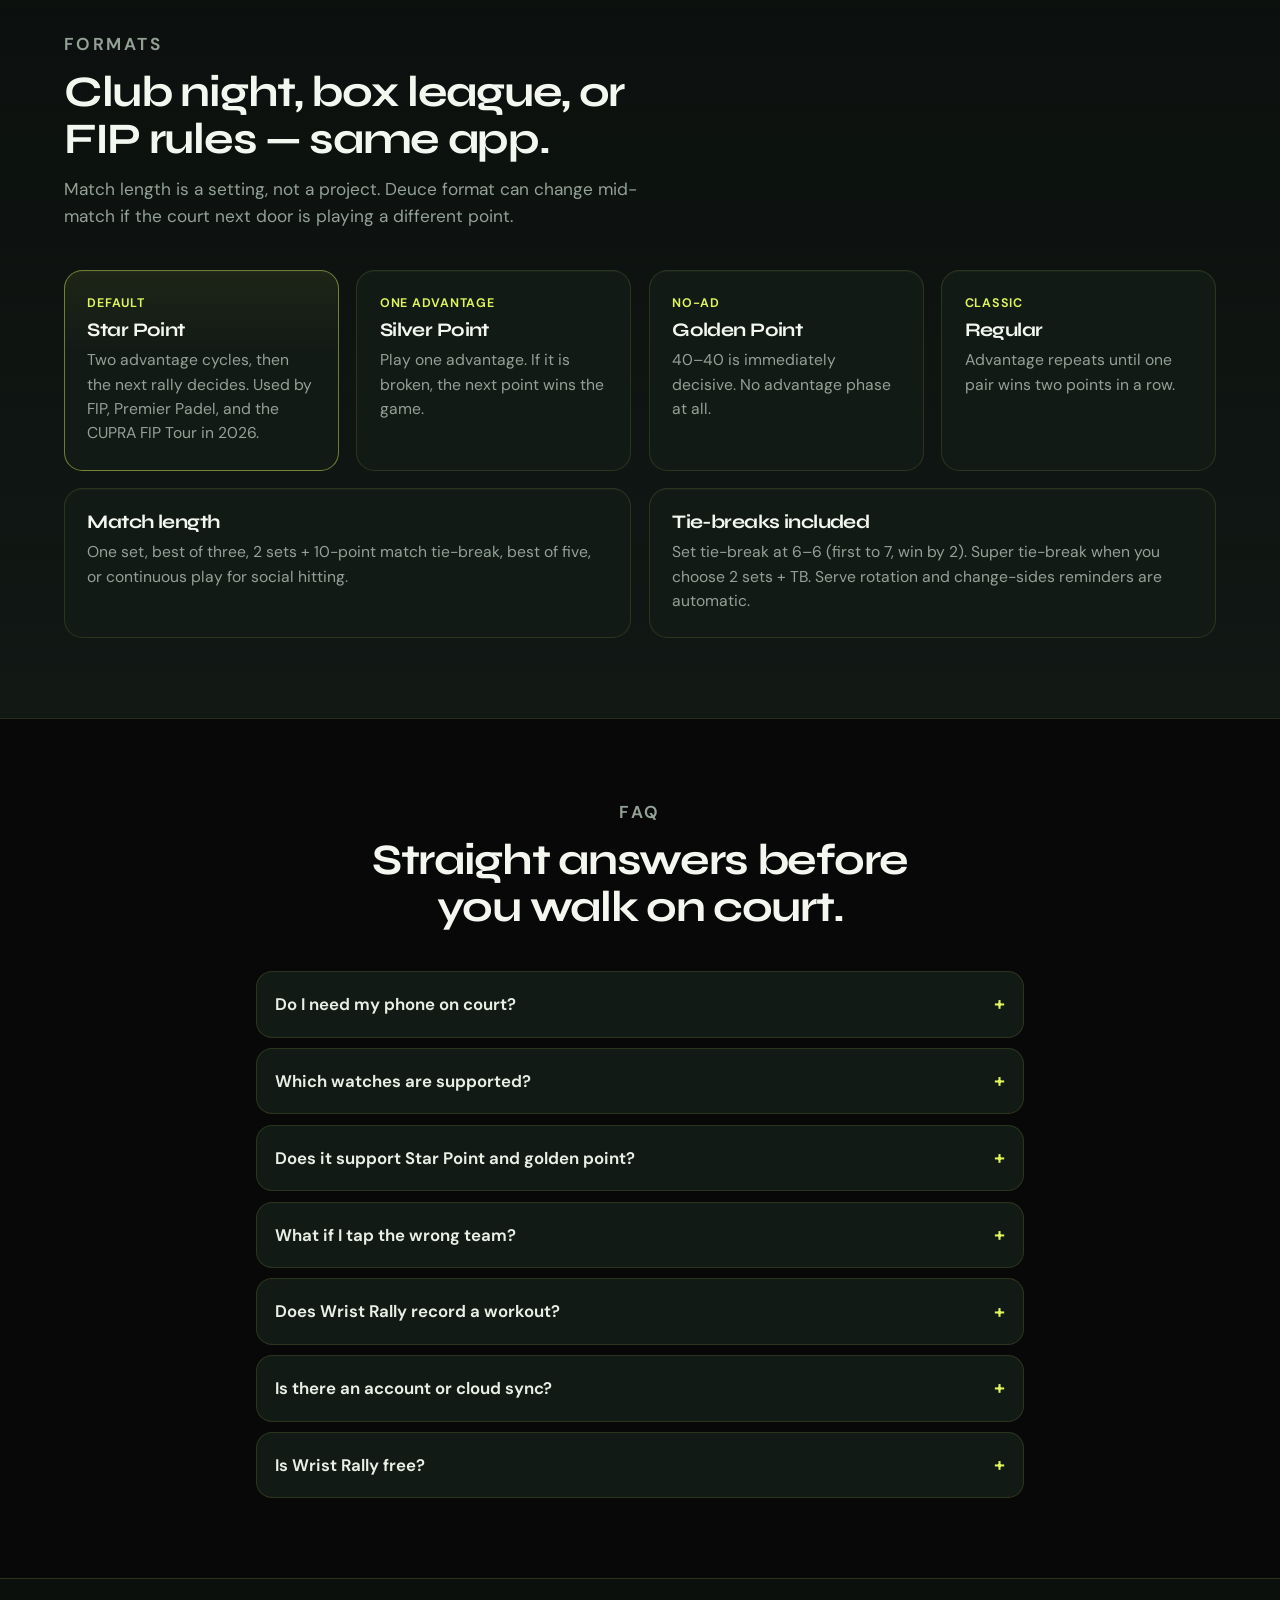
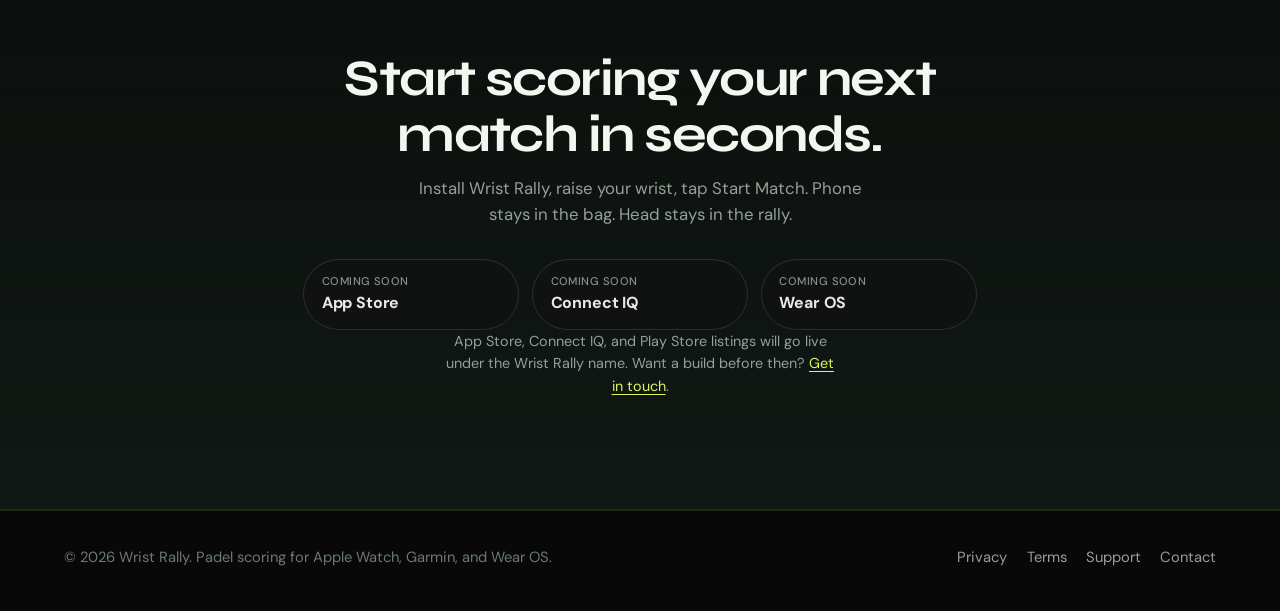
==== commit 758acf8e: "checkpoint before checking out main" ====
--- a/website/index.html
+++ b/website/index.html
@@ -74,7 +74,7 @@
             </p>
             <div class="btn-row">
               <a class="btn btn-primary" href="#download">Get Wrist Rally</a>
-              <a class="btn btn-ghost" href="#demo">Try the scoreboard</a>
+              <a class="btn btn-ghost" href="#demo">See it in action</a>
             </div>
             <div class="trust-row">
               <span>Apple Watch, Garmin &amp; Wear OS</span>
@@ -85,38 +85,32 @@
           </div>
 
           <div class="watch-stage" id="demo">
-            <div class="watch-switch" role="tablist" aria-label="Watch platform">
-              <button type="button" role="tab" aria-selected="true" data-watch="apple">Apple Watch</button>
-              <button type="button" role="tab" aria-selected="false" data-watch="garmin">Garmin</button>
-              <button type="button" role="tab" aria-selected="false" data-watch="wear">Wear OS</button>
-            </div>
-            <div class="watch" data-bezel="apple" aria-label="Interactive Wrist Rally scoreboard">
+            <div class="watch">
               <div class="watch-body"></div>
               <div class="watch-crown" aria-hidden="true"></div>
               <div class="watch-side" aria-hidden="true"></div>
               <div class="watch-face">
-                <div class="score-header">
-                  <div class="score-games" id="demo-games">0 – 0</div>
-                  <span class="score-status" id="demo-status">Tap to score</span>
-                </div>
-                <div class="score-row">
-                  <button class="score-side score-us is-serving" type="button" data-side="us">
-                    <img class="serve-ball" src="assets/ball.svg" alt="" />
-                    <span class="undo-ring" hidden></span>
-                    <span class="score-num" id="score-us">0</span>
-                    <span class="score-role">Us</span>
-                  </button>
-                  <button class="score-side score-them" type="button" data-side="them">
-                    <img class="serve-ball" src="assets/ball.svg" alt="" />
-                    <span class="undo-ring" hidden></span>
-                    <span class="score-num" id="score-them">0</span>
-                    <span class="score-role">Them</span>
-                  </button>
-                </div>
+                <video
+                  class="watch-video"
+                  autoplay
+                  muted
+                  loop
+                  playsinline
+                  poster="assets/score-demo.jpg"
+                  aria-label="Wrist Rally on Apple Watch scoring a game from 0–0 to Game"
+                >
+                  <source src="assets/score-demo.mp4" type="video/mp4" />
+                </video>
+                <noscript>
+                  <img
+                    class="watch-video"
+                    src="assets/score-demo.gif"
+                    alt="Wrist Rally on Apple Watch scoring from 0–0 through 15, 30, 40, and Game"
+                  />
+                </noscript>
               </div>
             </div>
-            <p class="watch-hint">Tap Us or Them to score. Tap the same side again within 3 seconds to undo — just like on the watch.</p>
-            <button class="text-btn" id="demo-reset" type="button">Reset demo</button>
+            <p class="watch-hint">Wrist Rally on Apple Watch. Tap Us or Them — 0, 15, 30, 40, Game.</p>
           </div>
         </div>
       </section>
